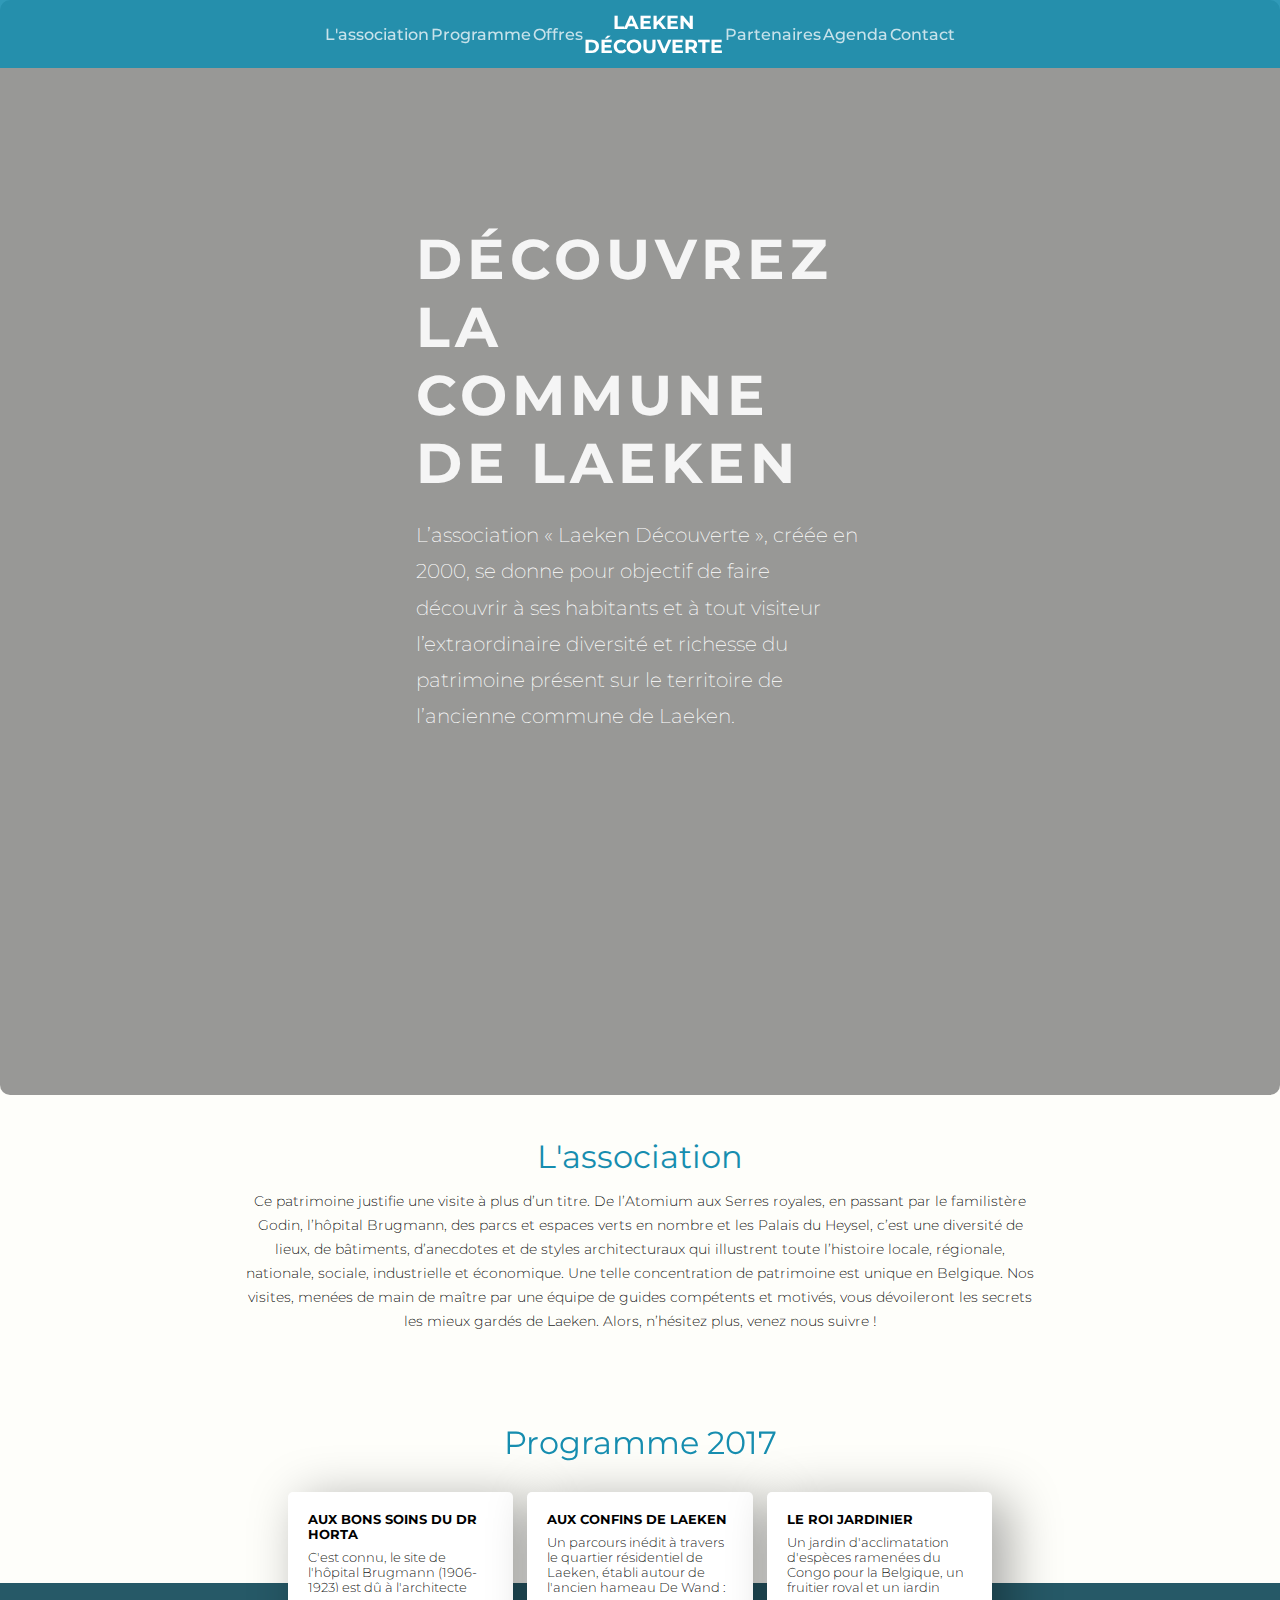
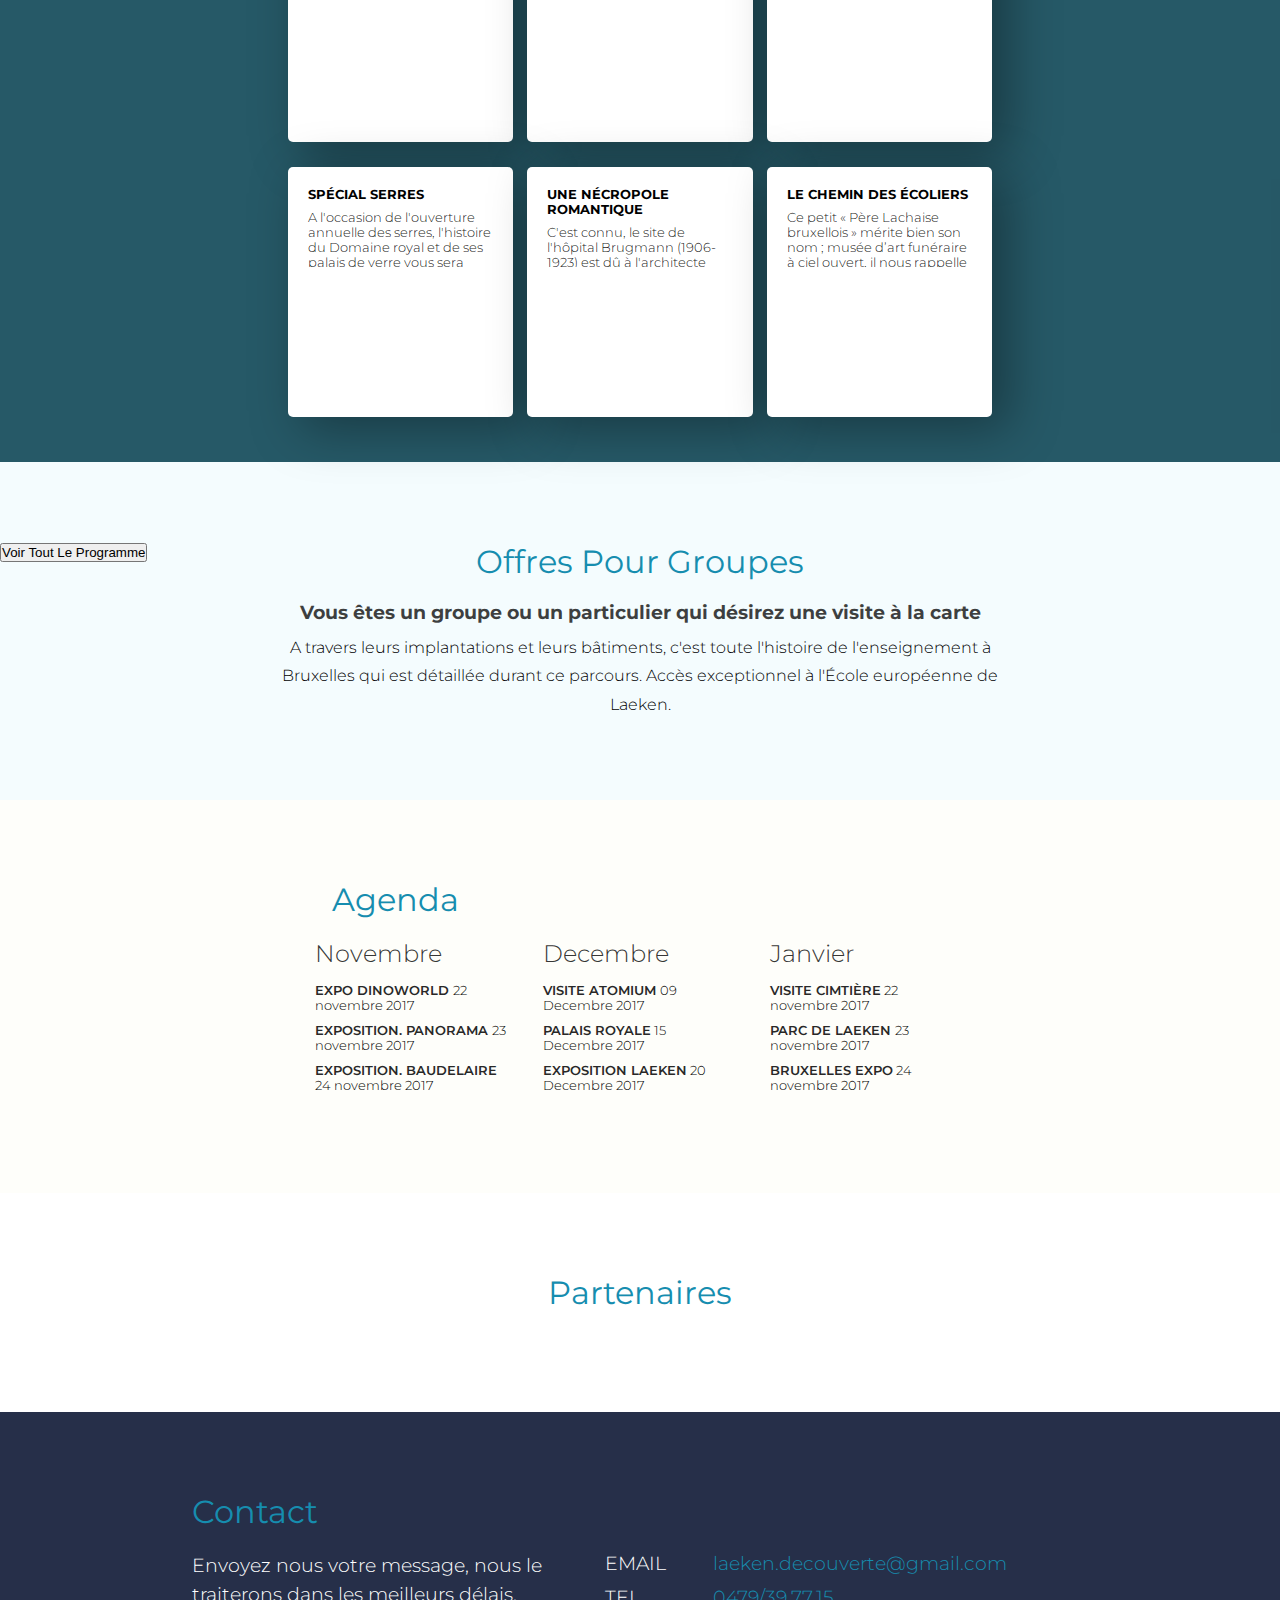
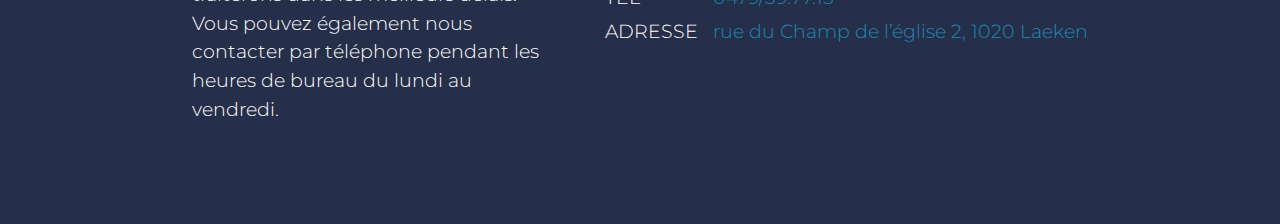
==== index.html @ 9940cf53 "update" ====
<!doctype html>
<html lang="en">
<head>
    <meta charset="UTF-8">
    <meta name="viewport"
          content="width=device-width, user-scalable=no, initial-scale=1.0, maximum-scale=1.0, minimum-scale=1.0">
    <meta http-equiv="X-UA-Compatible" content="ie=edge">
    <link href="https://fonts.googleapis.com/css?family=Montserrat:300,400,600" rel="stylesheet">
    <link rel="stylesheet" href="styles.css">
    <title>Laeken Découverte</title>
</head>
<body>

<header>
    <div id="header_overlay">
        <nav>
            <div id="nav_bg">
                <h3 id="logo_mobile">
                    laken <br> Découverte
                </h3>
                <ul id="menu">
                    <li id="assoc_link">L'association</li>
                    <li id="programme_link">Programme</li>
                    <li id="offre_link">Offres</li>
                    <li id="logo"><h2>Laeken <br> Découverte</h2></li>
                    <li id="partenaires_link">Partenaires</li>
                    <li id="agenda_link">Agenda</li>
                    <li id="contact_link">Contact</li>
                </ul>
            </div>
        </nav>
        <div id="content">
            <h1>Découvrez la commune de Laeken</h1>
            <p>L’association « Laeken Découverte », créée en 2000, se donne pour objectif de faire découvrir à ses
                habitants et à tout visiteur l’extraordinaire diversité et richesse du patrimoine présent sur le
                territoire de l’ancienne commune de Laeken.</p>
        </div>

    </div>


</header>

<div id="mission">
    <h2 class="title">L'association</h2>
    <p>Ce patrimoine justifie une visite à plus d’un titre. De l’Atomium aux Serres royales, en passant par le
        familistère Godin, l’hôpital Brugmann, des parcs et espaces verts en nombre et les Palais du Heysel,
        c’est une diversité de lieux, de bâtiments, d’anecdotes et de styles architecturaux qui illustrent toute
        l’histoire
        locale, régionale, nationale, sociale, industrielle et économique. Une telle concentration de patrimoine est
        unique en Belgique.
        Nos visites, menées de main de maître par une équipe de guides compétents et motivés, vous dévoileront les
        secrets les mieux gardés de Laeken. Alors, n’hésitez plus, venez nous suivre !</p>
</div>

<div id="programme">
    <div class="bg">
        <h2 class="title">Programme 2017</h2>
        <div class="content">
            <div class="item">
                <div class="text">
                    <h3>Aux bons soins du Dr Horta</h3>
                    <p>C'est connu, le site de l'hôpital Brugmann (1906-1923) est dû à l'architecte Victor Horta. Connu,
                        mais déroutant pour qui s'attend à y retrouver les célèbres volutes et coups de fouet de l'Art
                        nouveau. Car la beauté trouve ici un autre langage.</p>
                </div>
            </div>
            <div class="item">
                <div class="text">
                    <h3>Aux confins de Laeken</h3>
                    <p>Un parcours inédit à travers le quartier résidentiel de Laeken, établi autour de l'ancien hameau
                        De Wand : de pittoresques cités-jardins, mais aussi l'architecture moderniste des années 50 et
                        60 et la plus grande fresque graffiti d'Europe !</p>
                </div>
            </div>
            <div class="item">
                <div class="text">
                    <h3>Le Roi Jardinier</h3>
                    <p>Un jardin d'acclimatation d'espèces ramenées du Congo pour la Belgique, un fruitier royal et un
                        jardin d'agrément personnel de Léopold II. Ces anciens lieux royaux privés désormais ouverts au
                        public sont encore largement méconnus. Partez en voyage à la belle époque de la botanique et de
                        l'horticulture</p>
                </div>
            </div>
            <div class="item">
                <div class="text">
                    <h3>Spécial Serres</h3>
                    <p>A l'occasion de l'ouverture annuelle des serres, l'histoire du Domaine royal et de ses palais de
                        verre vous sera dévoilée.</p>
                </div>
            </div>
            <div class="item">
                <div class="text">
                    <h3>Une nécropole romantique</h3>
                    <p>C'est connu, le site de l'hôpital Brugmann (1906-1923) est dû à l'architecte Victor Horta. Connu,
                        mais déroutant pour qui s'attend à y retrouver les célèbres volutes et coups de fouet de l'Art
                        nouveau. Car la beauté trouve ici un autre langage.</p>
                </div>
            </div>
            <div class="item">
                <div class="text">
                    <h3>Le chemin des écoliers</h3>
                    <p>Ce petit « Père Lachaise bruxellois » mérite bien son nom ; musée d’art funéraire à ciel ouvert,
                        il nous rappelle des faits importants qui ont sillonné l’histoire de notre pays en raison de la
                        notoriété des personnalités qui y reposent.</p>
                </div>
            </div>
        </div>
        <a href="http://www.laekendecouverte.be/spip.php?rubrique1">
            <button>Voir Tout Le Programme</button>
        </a>
    </div>
</div>
<div id="offres">
    <h2 class="title">Offres Pour Groupes</h2>
    <div class="content">
        <h3>Vous êtes un groupe ou un particulier qui désirez une visite à la carte</h3>
        <p>A travers leurs implantations et leurs bâtiments, c'est toute l'histoire de l'enseignement à Bruxelles qui
            est détaillée durant ce parcours. Accès exceptionnel à l'École européenne de Laeken.</p>
    </div>
</div>


<div id="agenda">
    <div id="ctn_title">
        <h2 class="title">Agenda</h2>
    </div>
    <div class="content">
        <div class="item">
            <h3>Novembre</h3>
            <ul>
                <li><span class="lieu">Expo DinoWorld </span> 22 novembre 2017</li>
                <li><span class="lieu">Exposition. Panorama </span> 23 novembre 2017</li>
                <li><span class="lieu">Exposition. Baudelaire </span> 24 novembre 2017</li>
            </ul>
        </div>
        <div class="item">
            <h3>Decembre</h3>
            <ul>
                <li><span class="lieu">Visite Atomium </span> 09 Decembre 2017</li>
                <li><span class="lieu">Palais Royale</span> 15 Decembre 2017</li>
                <li><span class="lieu">Exposition Laeken</span> 20 Decembre 2017</li>
            </ul>
        </div>
        <div class="item">
            <h3>Janvier</h3>
            <ul>
                <li><span class="lieu">Visite Cimtière</span> 22 novembre 2017</li>
                <li><span class="lieu">Parc de Laeken </span> 23 novembre 2017</li>
                <li><span class="lieu">Bruxelles expo</span> 24 novembre 2017</li>
            </ul>
        </div>
    </div>
</div>

<div id="partenaires">
    <h2 class="title">Partenaires</h2>
    <div class="content">
        <div class="img_ctn"><img class="lazy" src="img/logos/Atomium.png" alt=""></div>
        <div class="img_ctn"><img class="lazy" src="img/logos/brosella_500.jpg" alt=""></div>
        <div class="img_ctn"><img class="lazy" src="img/logos/bruzz.png" alt=""></div>
        <div class="img_ctn"><img class="lazy" src="img/logos/logomdcbxlnord.png" alt=""></div>
        <div class="img_ctn"><img class="lazy" src="img/logos/bx1.png" alt=""></div>
        <div class="img_ctn"><img class="lazy" src="img/logos/ieb.jpg" alt=""></div>
        <div class="img_ctn"><img class="lazy" src="img/logos/picol.png" alt=""></div>
        <div class="img_ctn"><img class="lazy" src="img/logos/visitbrussels.png" alt=""></div>
    </div>
</div>

<div id="contact">
    <h2 class="title">Contact</h2>
    <div class="content">
        <div class="text">
            Envoyez nous votre message, nous le traiterons dans les meilleurs délais.
            Vous pouvez également nous contacter par téléphone pendant les heures de bureau du lundi au vendredi.
        </div>
        <div class="infos">
            <div class="infosKey">
                <ul>
                    <li>Email</li>
                    <li>Tel</li>
                    <li>Adresse</li>
                </ul>
            </div>
            <div class="infosValue">
                <ul>
                    <li><span>laeken.decouverte@gmail.com</span></li>
                    <li><span>0479/39.77.15</span></li>
                    <li><span>rue du Champ de l’église 2, 1020 Laeken</span></li>
                </ul>
            </div>
        </div>
    </div>
</div>
<script src="./bundle.js"></script>
</body>
</html>
---- styles.css ----
@import url(https://fonts.googleapis.com/css?family=Montserrat:100,200,300,400,600);

@charset "UTF-8";
* {
    margin: 0;
    padding: 0;
    box-sizing: border-box;
}

body {
    font-family: "Montserrat";
    font-size: 16px;
    font-weight: 300;
    background-color: #fefefa;
    background-image: url("https://www.transparenttextures.com/patterns/concrete-wall.png");
    /* This is mostly intended for prototyping; please download the pattern and re-host for production environments. Thank you! */
}

.secondaryTitle, #contact h2, #partenaires h2 {
    color: #168daf;
    font-family: "Montserrat";
    text-transform: none;
    font-weight: 400;
    margin-bottom: 20px;
    font-size: 2em;
}



header #logo_mobile {
    display: none;
}

header #header_overlay {
    background: rgba(0, 0, 0, 0.4);
    border-radius: 10px;
}

header #header_overlay nav {
    width: 100%;
    position: fixed;
    background: rgba(22, 141, 175, 0.89);
    font-family: "Montserrat";
    font-weight: 500;
    padding: 10px;
}

header #header_overlay nav #menu {
    list-style: none;
    margin: 0 auto;
    display: flex;
    width: 50%;
    min-width: 600px;
    justify-content: space-between;
    align-items: center;
}

header #header_overlay nav #menu #logo {
    text-transform: uppercase;
    text-align: center;
    font-size: 0.8em;
    color: white;
}

header #header_overlay nav #menu li:not(.logo) {
    color: rgba(255, 255, 255, 0.75);
}

header #header_overlay nav #menu li:not(.logo):hover {
    cursor: pointer;
    color: white;
}

header #header_overlay #content {
    text-align: left;
    width: 35%;
    color: rgba(255, 255, 255, 0.9);
    margin: 0 auto;
    padding-top: 25vh;
    padding-bottom: 40vh;
    font-size: 1.4em;
}

header #header_overlay #content h1 {
    font-family: "Montserrat";
    letter-spacing: 5px;
    text-transform: uppercase;
    font-size: 2.5em;
    margin-bottom: 20px;
}

header #header_overlay #content p {
    font-family: "Montserrat";
    font-weight: 200;
    font-size: 0.9em;
    color: white;
    line-height: 1.8em;
}

@media screen and (max-width: 1024px) {
    header #header_overlay #content {
        padding-top: 20vh;
        padding-bottom: 20vh;
        font-size: 1.2em;
    }
}

@media screen and (max-width: 1000px) {
    header #header_overlay nav {
        width: 100%;
    }

    header #header_overlay nav #menu {
        min-width: 450px;
        font-size: 1em;
    }

    header #header_overlay nav #menu #logo {
        font-size: 0.50em;
    }

    header #header_overlay nav #menu li {
        font-size: 0.75em;
    }

    header #header_overlay #content {
        width: 60%;
    }
}

@media screen and (max-width: 480px) {
    header #header_overlay #logo_mobile {
        display: block;
        text-transform: uppercase;
        text-align: center;
        font-size: 0.8em;
        color: white;
        margin-bottom: 15px;
    }

    header #header_overlay nav {
        width: 100%;
    }

    header #header_overlay nav #menu {
        min-width: 0;
        flex-direction: column;
    }

    header #header_overlay nav #menu #logo {
        display: none;
    }

    header #header_overlay nav #menu li {
        margin-bottom: 5px;
    }

    header #header_overlay #content {
        text-align: center;
        width: 90%;
        color: rgba(255, 255, 255, 0.85);
        margin: 0 auto 20px;
        padding-top: 40vh;
        padding-bottom: 20vh;
        font-size: 0.9em;
    }
}

#mission {
    text-align: center;
    width: 65%;
    max-width: 800px;
    margin: 50px auto 250px;
    line-height: 1.5em;
    border-radius: 50%;
}

#mission h2 {
    color: #168daf;
    font-family: "Montserrat";
    text-transform: none;
    font-weight: 400;
    margin-bottom: 20px;
    font-size: 2em;
}

#mission p {
    color: rgba(0, 0, 0, 0.9);
    font-weight: 300;
    font-size: 0.90em;
}

@media screen and (max-width: 480px) {
    #mission {
        text-align: center;
        width: 85%;
        max-width: 550px;
        margin: 50px auto 250px;
        line-height: 1.5em;
        border-radius: 50%;
    }

    #mission h2 {
        color: #168daf;
        font-family: "Montserrat";
        text-transform: none;
        font-weight: 400;
        margin-bottom: 20px;
        font-size: 2em;
    }

    #mission p {
        color: rgba(0, 0, 0, 0.85);
        font-size: 0.8em;
    }
}

#programme {
    background: url(./img/3c8a73665d16c9f3fc45c6f74759fe7b.jpg) center center;
    -webkit-background-size: cover;
    background-size: cover;
}

#programme .bg {
    background: rgba(11, 68, 84, 0.89);
}

#programme h2 {
    text-align: center;
    color: #168daf;
    font-family: "Montserrat";
    text-transform: none;
    font-weight: 400;
    top: -160px;
    position: relative;
    display: block;
    margin-bottom: 20px;
    font-size: 2em;
}

#programme .content {
    margin: -150px auto 100px;
    display: flex;
    flex-direction: row;
    flex-wrap: wrap;
    width: 55%;
    min-width: 500px;
    justify-content: space-between;
}

#programme .content .item {
    height: 250px;
    width: 32%;
    margin-bottom: 25px;
    background: white;
    -webkit-border-radius: 10px;
    -moz-border-radius: 10px;
    border-radius: 5px;
    box-shadow: 15px 10px 50px 2px rgba(0, 0, 0, 0.34);
}

#programme .content .item .ctn-img {
    overflow: hidden;
    height: 50%;
    cursor: pointer;
}

#programme .content .item .ctn-img img {
    filter: grayscale(75%);
    width: 100%;
    border-radius: 5px;
    transition: filter 200ms ease-in-out;
}

#programme .content .item .ctn-img:hover > img {
    filter: grayscale(0%);
}

#programme .content .item .text {
    padding: 20px 20px 0;
    height: 100px;
    overflow: hidden;
}

#programme .content .item .text h3 {
    font-size: 0.8em;
    text-transform: uppercase;
    margin-bottom: 8px;
}

#programme .content .item .text p {
    font-size: 0.8em;
    color: rgba(0, 0, 0, 0.9);
}

#programme .content button {
    background: #168daf;
    padding: 15px;
    margin: 0 auto 50px;
    font-weight: 600;
    width: 200px;
    color: white;
    border: none;
}

#programme .content button:hover {
    cursor: pointer;
    background: #137b98;
    transition: background 500ms ease-in-out;
}

@media screen and (max-width: 1000px) {
    #programme .content {
        width: 70%;
        min-width: 0;
    }

    #programme .content .item {
        width: 48%;
    }
}

@media screen and (max-width: 480px) {
    #programme .content {
        width: 80%;
    }

    #programme .content .item {
        width: 100%;
    }
}

#agenda {
    padding: 80px;
}

#agenda .content {
    display: flex;
    justify-content: space-between;
    width: 55%;
    margin: 0 auto;
    min-width: 650px;
}

#agenda #ctn_title {
    width: 55%;
    margin: 0 auto;
}

#agenda h2 {
    color: #168daf;
    font-family: "Montserrat";
    text-transform: none;
    font-weight: 400;
    margin-bottom: 20px;
    font-size: 2em;
}

#agenda .item {
    width: 30%;
    margin-bottom: 10px;
}

#agenda .item h3 {
    font-weight: 300;
    color: rgba(0, 0, 0, 0.8);
    margin-bottom: 15px;
    font-size: 1.5em;
}

#agenda .item ul {
    list-style: none;
}

#agenda .item ul li {
    font-size: 0.8em;
    margin-bottom: 10px;
}

#agenda .item ul li .lieu {
    text-transform: uppercase;
    color: #282828;
    font-weight: 600;
}

@media screen and (max-width: 1000px) {
    #agenda #ctn_title {
        width: 70%;
    }

    #agenda .content {
        width: 70%;
        flex-wrap: wrap;
        min-width: 0;
    }

    #agenda .content .item {
        width: 48%;
    }
}

@media screen and (max-width: 480px) {
    #agenda .content {
        flex-direction: column;
        flex-wrap: nowrap;
    }

    #agenda .content .item {
        width: 100%;
    }
}

#offres {
    background: #f4fcfe;
    text-align: center;
    margin-top: -100px;
    padding: 80px 0;
}

#offres .title {
    color: #168daf;
    font-family: "Montserrat";
    text-transform: none;
    font-weight: 400;
    margin-bottom: 20px;
    font-size: 2em;
}

#offres .content {
    width: 40%;
    margin: 0 auto;
}

#offres .content h3 {
    color: rgba(0, 0, 0, 0.75);
    margin-bottom: 10px;
}

#offres .content p {
    font-size: 1em;
    line-height: 1.8em;
}

@media screen and (max-width: 1440px) {
    #offres .content {
        width: 60%;
    }
}

@media screen and (max-width: 1024px) {
    #offres .content {
        width: 80%;
        margin: 0 auto;
    }

    #offres .content h3 {
        margin-bottom: 10px;
    }

    #offres .content p {
        font-size: 1em;
        line-height: 1.8em;
    }
}

@media screen and (max-width: 480px) {
    #offres {
        padding: 30px 15px;
    }

    #offres .content {
        width: 100%;
        margin: 0 auto;
    }

    #offres .content h3 {
        margin-bottom: 10px;
    }

    #offres .content p {
        font-size: 1em;
        line-height: 1.8em;
        color: rgba(0, 0, 0, 0.9);
    }
}

#contact {
    padding: 80px 0;
    background: #262F49;
    color: white;
}

#contact h2 {
    display: block;
    width: 70%;
    margin: 0 auto;
}

#contact .content {
    padding: 20px 0;
    width: 70%;
    margin: 0 auto;
    display: flex;
    justify-content: space-between;
    font-size: 1.2em;
}

#contact .content .text {
    width: 40%;
    min-width: 300px;
    line-height: 1.5em;
}

#contact .content .text p {
    display: block;
    width: 50%;
}

#contact .content .infos {
    display: flex;
}

#contact .content .infos .infosKey ul {
    list-style: none;
}

#contact .content .infos .infosKey ul li {
    margin-bottom: 10px;
    text-transform: uppercase;
}

#contact .content .infos .infosKey ul li span {
    color: #168daf;
}

#contact .content .infos .infosValue {
    margin-left: 15px;
}

#contact .content .infos .infosValue ul {
    list-style: none;
}

#contact .content .infos .infosValue ul li {
    margin-bottom: 10px;
    color: #168daf;
}

@media screen and (max-width: 822px) {
    #contact .title {
        text-align: center;
    }

    #contact .content {
        min-width: 0;
        padding: 80px 0px 20px;
        width: 90%;
        margin: 0 auto;
        flex-direction: column;
    }

    #contact .content .text {
        width: 90%;
        margin-bottom: 50px;
    }

    #contact .content .infos .infosKey {
        display: none;
    }

    #contact .content .infos .infosValue {
        margin-left: 0;
    }
}

#partenaires {
    padding: 80px;
    background: white;
}

#partenaires h2 {
    text-align: center;
}

#partenaires .content {
    width: 70%;
    margin: 0 auto;
    display: flex;
    flex-wrap: wrap;
    align-items: center;
    justify-content: space-between;
}

#partenaires .content .img_ctn {
    width: 22%;
}

#partenaires .content .img_ctn img {
    filter: grayscale(100%);
    width: 60%;
    display: block;
    margin: 0 auto;
    transition: filter 300ms ease-in-out;
}

#partenaires .content .img_ctn img:hover {
    filter: grayscale(0%);
}

@media screen and (max-width: 600px) {
    #partenaires {
        padding: 80px;
    }

    #partenaires h2 {
        text-align: center;
    }

    #partenaires .content {
        width: 90%;
    }

    #partenaires .content .img_ctn {
        width: 40%;
    }

    #partenaires .content .img_ctn img {
        filter: grayscale(100%);
        width: 60%;
        margin: 0 auto;
        transition: filter 300ms ease-in-out;
    }

    #partenaires .content .img_ctn img:hover {
        filter: grayscale(0%);
    }
}

@media screen and (max-width: 480px) {
    #partenaires {
        padding: 80px;
    }

    #partenaires h2 {
        text-align: center;
    }

    #partenaires .content {
        width: 100%;
    }

    #partenaires .content .img_ctn {
        width: 50%;
    }

    #partenaires .content .img_ctn img {
        filter: grayscale(100%);
        width: 80%;
        margin: 0 auto;
        transition: filter 300ms ease-in-out;
    }

    #partenaires .content .img_ctn img:hover {
        filter: grayscale(0%);
    }
}

/*# sourceMappingURL=styles.css.map*/
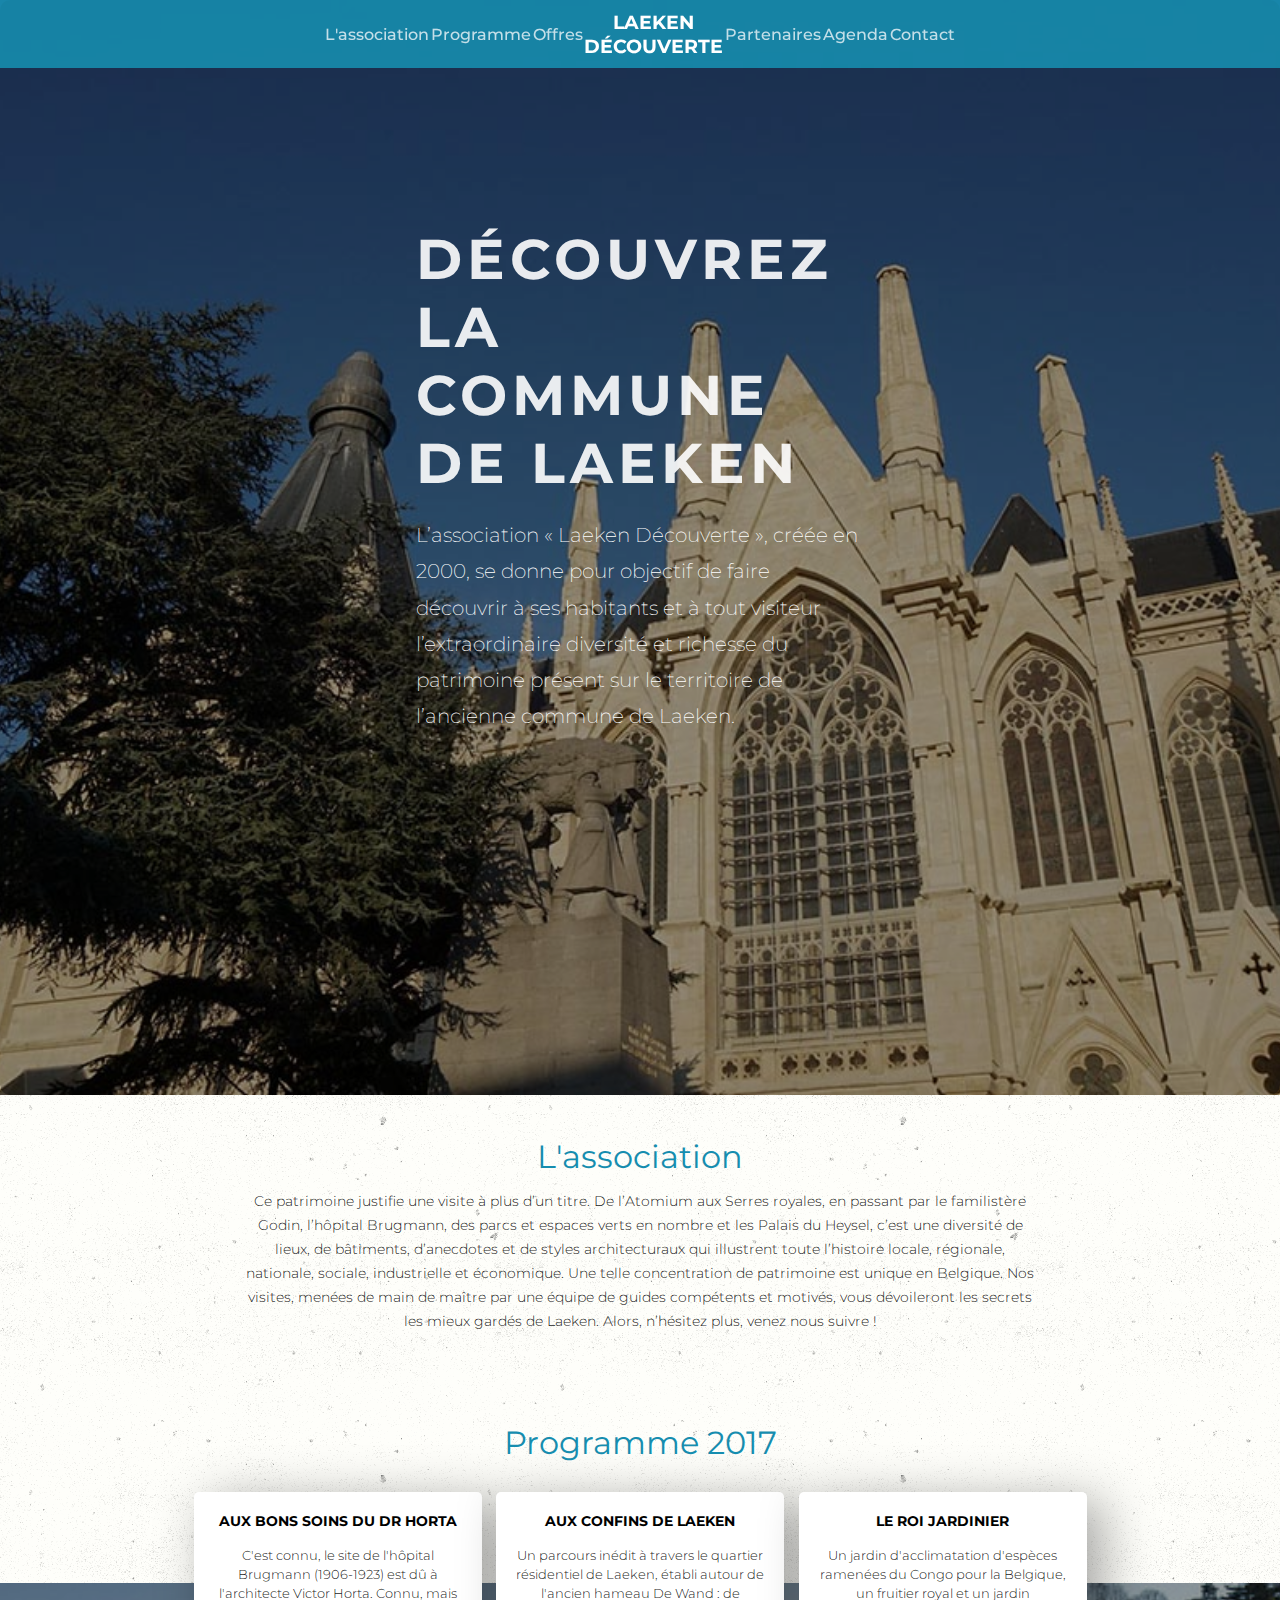
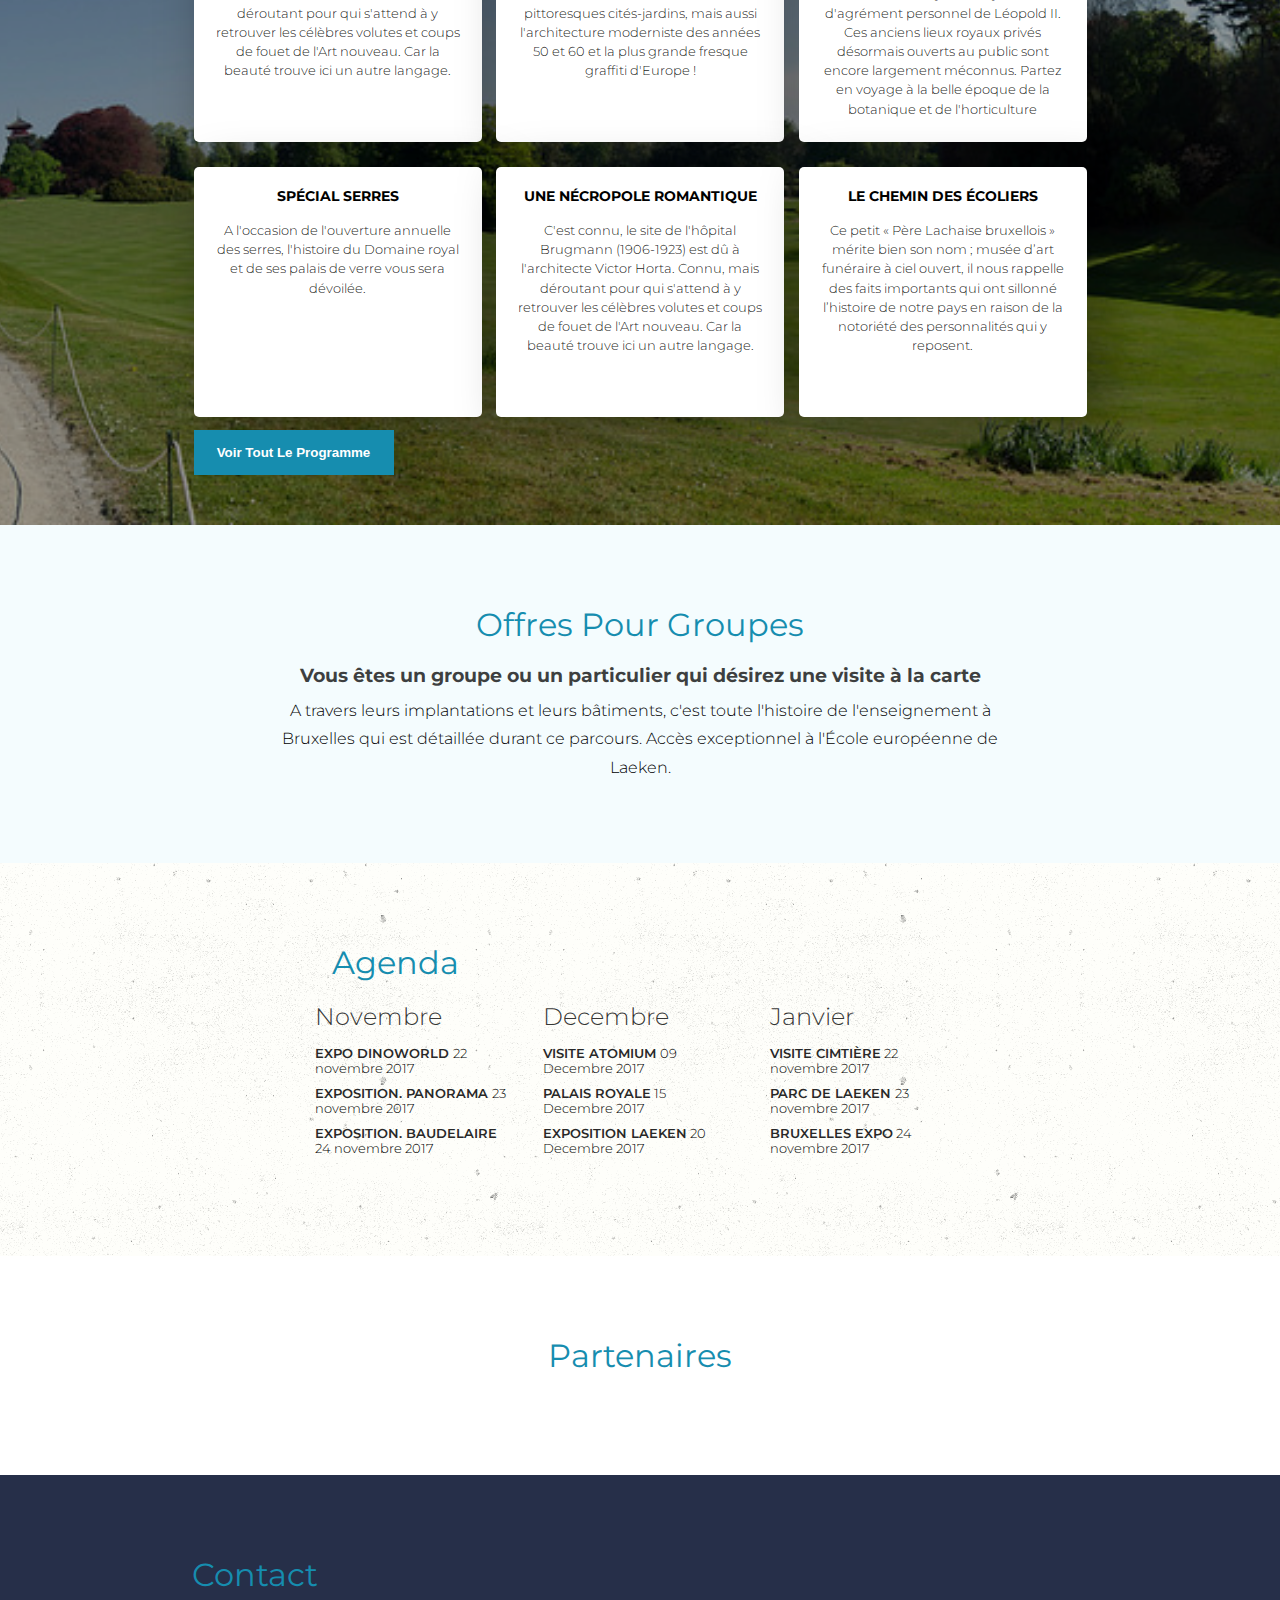
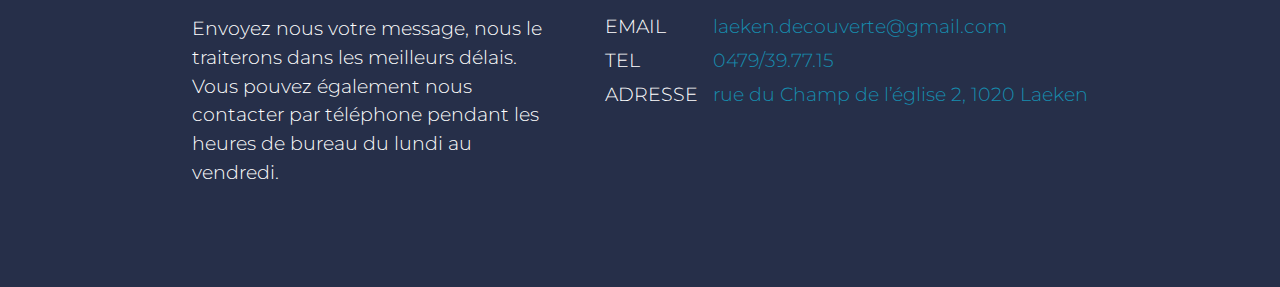
==== commit 740bdbbb: "update" ====
--- a/index.html
+++ b/index.html
@@ -5,8 +5,13 @@
     <meta name="viewport"
           content="width=device-width, user-scalable=no, initial-scale=1.0, maximum-scale=1.0, minimum-scale=1.0">
     <meta http-equiv="X-UA-Compatible" content="ie=edge">
-    <link href="https://fonts.googleapis.com/css?family=Montserrat:300,400,600" rel="stylesheet">
     <link rel="stylesheet" href="styles.css">
+    <link rel="apple-touch-icon" sizes="180x180" href="./apple-touch-icon.png">
+    <link rel="icon" type="image/png" sizes="32x32" href="./favicon-32x32.png">
+    <link rel="icon" type="image/png" sizes="16x16" href="./favicon-16x16.png">
+    <link rel="manifest" href="./manifest.json">
+    <link rel="mask-icon" href="./safari-pinned-tab.svg" color="#5bbad5">
+    <meta name="theme-color" content="#ffffff">
     <title>Laeken Découverte</title>
 </head>
 <body>
@@ -105,10 +110,12 @@
                         notoriété des personnalités qui y reposent.</p>
                 </div>
             </div>
-        </div>
-        <a href="http://www.laekendecouverte.be/spip.php?rubrique1">
-            <button>Voir Tout Le Programme</button>
-        </a>
+            <div class="noflex">
+                <a href="http://www.laekendecouverte.be/spip.php?rubrique1">
+                    <button>Voir Tout Le Programme</button>
+                </a>
+            </div>
+        </div>
     </div>
 </div>
 <div id="offres">
@@ -156,14 +163,14 @@
 <div id="partenaires">
     <h2 class="title">Partenaires</h2>
     <div class="content">
-        <div class="img_ctn"><img class="lazy" src="img/logos/Atomium.png" alt=""></div>
-        <div class="img_ctn"><img class="lazy" src="img/logos/brosella_500.jpg" alt=""></div>
-        <div class="img_ctn"><img class="lazy" src="img/logos/bruzz.png" alt=""></div>
-        <div class="img_ctn"><img class="lazy" src="img/logos/logomdcbxlnord.png" alt=""></div>
-        <div class="img_ctn"><img class="lazy" src="img/logos/bx1.png" alt=""></div>
-        <div class="img_ctn"><img class="lazy" src="img/logos/ieb.jpg" alt=""></div>
-        <div class="img_ctn"><img class="lazy" src="img/logos/picol.png" alt=""></div>
-        <div class="img_ctn"><img class="lazy" src="img/logos/visitbrussels.png" alt=""></div>
+        <div class="img_ctn"><img class="lazyload" data-size="auto" data-src="img/logos/Atomium.png" alt=""></div>
+        <div class="img_ctn"><img class="lazyload" data-size="auto" data-src="img/logos/brosella_500.jpg" alt=""></div>
+        <div class="img_ctn"><img class="lazyload" data-size="auto" data-src="img/logos/bruzz.png" alt=""></div>
+        <div class="img_ctn"><img class="lazyload" data-size="auto" data-src="img/logos/logomdcbxlnord.png" alt=""></div>
+        <div class="img_ctn"><img class="lazyload" data-size="auto" data-src="img/logos/bx1.png" alt=""></div>
+        <div class="img_ctn"><img class="lazyload" data-size="auto" data-src="img/logos/ieb.jpg" alt=""></div>
+        <div class="img_ctn"><img class="lazyload" data-size="auto" data-src="img/logos/picol.png" alt=""></div>
+        <div class="img_ctn"><img class="lazyload" data-size="auto" data-src="img/logos/visitbrussels.png" alt=""></div>
     </div>
 </div>
 
@@ -194,4 +201,4 @@
 </div>
 <script src="./bundle.js"></script>
 </body>
-</html>+</html></html>--- a/styles.css
+++ b/styles.css
@@ -1,668 +1 @@
-@import url(https://fonts.googleapis.com/css?family=Montserrat:100,200,300,400,600);
-
-@charset "UTF-8";
-* {
-    margin: 0;
-    padding: 0;
-    box-sizing: border-box;
-}
-
-body {
-    font-family: "Montserrat";
-    font-size: 16px;
-    font-weight: 300;
-    background-color: #fefefa;
-    background-image: url("https://www.transparenttextures.com/patterns/concrete-wall.png");
-    /* This is mostly intended for prototyping; please download the pattern and re-host for production environments. Thank you! */
-}
-
-.secondaryTitle, #contact h2, #partenaires h2 {
-    color: #168daf;
-    font-family: "Montserrat";
-    text-transform: none;
-    font-weight: 400;
-    margin-bottom: 20px;
-    font-size: 2em;
-}
-
-
-
-header #logo_mobile {
-    display: none;
-}
-
-header #header_overlay {
-    background: rgba(0, 0, 0, 0.4);
-    border-radius: 10px;
-}
-
-header #header_overlay nav {
-    width: 100%;
-    position: fixed;
-    background: rgba(22, 141, 175, 0.89);
-    font-family: "Montserrat";
-    font-weight: 500;
-    padding: 10px;
-}
-
-header #header_overlay nav #menu {
-    list-style: none;
-    margin: 0 auto;
-    display: flex;
-    width: 50%;
-    min-width: 600px;
-    justify-content: space-between;
-    align-items: center;
-}
-
-header #header_overlay nav #menu #logo {
-    text-transform: uppercase;
-    text-align: center;
-    font-size: 0.8em;
-    color: white;
-}
-
-header #header_overlay nav #menu li:not(.logo) {
-    color: rgba(255, 255, 255, 0.75);
-}
-
-header #header_overlay nav #menu li:not(.logo):hover {
-    cursor: pointer;
-    color: white;
-}
-
-header #header_overlay #content {
-    text-align: left;
-    width: 35%;
-    color: rgba(255, 255, 255, 0.9);
-    margin: 0 auto;
-    padding-top: 25vh;
-    padding-bottom: 40vh;
-    font-size: 1.4em;
-}
-
-header #header_overlay #content h1 {
-    font-family: "Montserrat";
-    letter-spacing: 5px;
-    text-transform: uppercase;
-    font-size: 2.5em;
-    margin-bottom: 20px;
-}
-
-header #header_overlay #content p {
-    font-family: "Montserrat";
-    font-weight: 200;
-    font-size: 0.9em;
-    color: white;
-    line-height: 1.8em;
-}
-
-@media screen and (max-width: 1024px) {
-    header #header_overlay #content {
-        padding-top: 20vh;
-        padding-bottom: 20vh;
-        font-size: 1.2em;
-    }
-}
-
-@media screen and (max-width: 1000px) {
-    header #header_overlay nav {
-        width: 100%;
-    }
-
-    header #header_overlay nav #menu {
-        min-width: 450px;
-        font-size: 1em;
-    }
-
-    header #header_overlay nav #menu #logo {
-        font-size: 0.50em;
-    }
-
-    header #header_overlay nav #menu li {
-        font-size: 0.75em;
-    }
-
-    header #header_overlay #content {
-        width: 60%;
-    }
-}
-
-@media screen and (max-width: 480px) {
-    header #header_overlay #logo_mobile {
-        display: block;
-        text-transform: uppercase;
-        text-align: center;
-        font-size: 0.8em;
-        color: white;
-        margin-bottom: 15px;
-    }
-
-    header #header_overlay nav {
-        width: 100%;
-    }
-
-    header #header_overlay nav #menu {
-        min-width: 0;
-        flex-direction: column;
-    }
-
-    header #header_overlay nav #menu #logo {
-        display: none;
-    }
-
-    header #header_overlay nav #menu li {
-        margin-bottom: 5px;
-    }
-
-    header #header_overlay #content {
-        text-align: center;
-        width: 90%;
-        color: rgba(255, 255, 255, 0.85);
-        margin: 0 auto 20px;
-        padding-top: 40vh;
-        padding-bottom: 20vh;
-        font-size: 0.9em;
-    }
-}
-
-#mission {
-    text-align: center;
-    width: 65%;
-    max-width: 800px;
-    margin: 50px auto 250px;
-    line-height: 1.5em;
-    border-radius: 50%;
-}
-
-#mission h2 {
-    color: #168daf;
-    font-family: "Montserrat";
-    text-transform: none;
-    font-weight: 400;
-    margin-bottom: 20px;
-    font-size: 2em;
-}
-
-#mission p {
-    color: rgba(0, 0, 0, 0.9);
-    font-weight: 300;
-    font-size: 0.90em;
-}
-
-@media screen and (max-width: 480px) {
-    #mission {
-        text-align: center;
-        width: 85%;
-        max-width: 550px;
-        margin: 50px auto 250px;
-        line-height: 1.5em;
-        border-radius: 50%;
-    }
-
-    #mission h2 {
-        color: #168daf;
-        font-family: "Montserrat";
-        text-transform: none;
-        font-weight: 400;
-        margin-bottom: 20px;
-        font-size: 2em;
-    }
-
-    #mission p {
-        color: rgba(0, 0, 0, 0.85);
-        font-size: 0.8em;
-    }
-}
-
-#programme {
-    background: url(./img/3c8a73665d16c9f3fc45c6f74759fe7b.jpg) center center;
-    -webkit-background-size: cover;
-    background-size: cover;
-}
-
-#programme .bg {
-    background: rgba(11, 68, 84, 0.89);
-}
-
-#programme h2 {
-    text-align: center;
-    color: #168daf;
-    font-family: "Montserrat";
-    text-transform: none;
-    font-weight: 400;
-    top: -160px;
-    position: relative;
-    display: block;
-    margin-bottom: 20px;
-    font-size: 2em;
-}
-
-#programme .content {
-    margin: -150px auto 100px;
-    display: flex;
-    flex-direction: row;
-    flex-wrap: wrap;
-    width: 55%;
-    min-width: 500px;
-    justify-content: space-between;
-}
-
-#programme .content .item {
-    height: 250px;
-    width: 32%;
-    margin-bottom: 25px;
-    background: white;
-    -webkit-border-radius: 10px;
-    -moz-border-radius: 10px;
-    border-radius: 5px;
-    box-shadow: 15px 10px 50px 2px rgba(0, 0, 0, 0.34);
-}
-
-#programme .content .item .ctn-img {
-    overflow: hidden;
-    height: 50%;
-    cursor: pointer;
-}
-
-#programme .content .item .ctn-img img {
-    filter: grayscale(75%);
-    width: 100%;
-    border-radius: 5px;
-    transition: filter 200ms ease-in-out;
-}
-
-#programme .content .item .ctn-img:hover > img {
-    filter: grayscale(0%);
-}
-
-#programme .content .item .text {
-    padding: 20px 20px 0;
-    height: 100px;
-    overflow: hidden;
-}
-
-#programme .content .item .text h3 {
-    font-size: 0.8em;
-    text-transform: uppercase;
-    margin-bottom: 8px;
-}
-
-#programme .content .item .text p {
-    font-size: 0.8em;
-    color: rgba(0, 0, 0, 0.9);
-}
-
-#programme .content button {
-    background: #168daf;
-    padding: 15px;
-    margin: 0 auto 50px;
-    font-weight: 600;
-    width: 200px;
-    color: white;
-    border: none;
-}
-
-#programme .content button:hover {
-    cursor: pointer;
-    background: #137b98;
-    transition: background 500ms ease-in-out;
-}
-
-@media screen and (max-width: 1000px) {
-    #programme .content {
-        width: 70%;
-        min-width: 0;
-    }
-
-    #programme .content .item {
-        width: 48%;
-    }
-}
-
-@media screen and (max-width: 480px) {
-    #programme .content {
-        width: 80%;
-    }
-
-    #programme .content .item {
-        width: 100%;
-    }
-}
-
-#agenda {
-    padding: 80px;
-}
-
-#agenda .content {
-    display: flex;
-    justify-content: space-between;
-    width: 55%;
-    margin: 0 auto;
-    min-width: 650px;
-}
-
-#agenda #ctn_title {
-    width: 55%;
-    margin: 0 auto;
-}
-
-#agenda h2 {
-    color: #168daf;
-    font-family: "Montserrat";
-    text-transform: none;
-    font-weight: 400;
-    margin-bottom: 20px;
-    font-size: 2em;
-}
-
-#agenda .item {
-    width: 30%;
-    margin-bottom: 10px;
-}
-
-#agenda .item h3 {
-    font-weight: 300;
-    color: rgba(0, 0, 0, 0.8);
-    margin-bottom: 15px;
-    font-size: 1.5em;
-}
-
-#agenda .item ul {
-    list-style: none;
-}
-
-#agenda .item ul li {
-    font-size: 0.8em;
-    margin-bottom: 10px;
-}
-
-#agenda .item ul li .lieu {
-    text-transform: uppercase;
-    color: #282828;
-    font-weight: 600;
-}
-
-@media screen and (max-width: 1000px) {
-    #agenda #ctn_title {
-        width: 70%;
-    }
-
-    #agenda .content {
-        width: 70%;
-        flex-wrap: wrap;
-        min-width: 0;
-    }
-
-    #agenda .content .item {
-        width: 48%;
-    }
-}
-
-@media screen and (max-width: 480px) {
-    #agenda .content {
-        flex-direction: column;
-        flex-wrap: nowrap;
-    }
-
-    #agenda .content .item {
-        width: 100%;
-    }
-}
-
-#offres {
-    background: #f4fcfe;
-    text-align: center;
-    margin-top: -100px;
-    padding: 80px 0;
-}
-
-#offres .title {
-    color: #168daf;
-    font-family: "Montserrat";
-    text-transform: none;
-    font-weight: 400;
-    margin-bottom: 20px;
-    font-size: 2em;
-}
-
-#offres .content {
-    width: 40%;
-    margin: 0 auto;
-}
-
-#offres .content h3 {
-    color: rgba(0, 0, 0, 0.75);
-    margin-bottom: 10px;
-}
-
-#offres .content p {
-    font-size: 1em;
-    line-height: 1.8em;
-}
-
-@media screen and (max-width: 1440px) {
-    #offres .content {
-        width: 60%;
-    }
-}
-
-@media screen and (max-width: 1024px) {
-    #offres .content {
-        width: 80%;
-        margin: 0 auto;
-    }
-
-    #offres .content h3 {
-        margin-bottom: 10px;
-    }
-
-    #offres .content p {
-        font-size: 1em;
-        line-height: 1.8em;
-    }
-}
-
-@media screen and (max-width: 480px) {
-    #offres {
-        padding: 30px 15px;
-    }
-
-    #offres .content {
-        width: 100%;
-        margin: 0 auto;
-    }
-
-    #offres .content h3 {
-        margin-bottom: 10px;
-    }
-
-    #offres .content p {
-        font-size: 1em;
-        line-height: 1.8em;
-        color: rgba(0, 0, 0, 0.9);
-    }
-}
-
-#contact {
-    padding: 80px 0;
-    background: #262F49;
-    color: white;
-}
-
-#contact h2 {
-    display: block;
-    width: 70%;
-    margin: 0 auto;
-}
-
-#contact .content {
-    padding: 20px 0;
-    width: 70%;
-    margin: 0 auto;
-    display: flex;
-    justify-content: space-between;
-    font-size: 1.2em;
-}
-
-#contact .content .text {
-    width: 40%;
-    min-width: 300px;
-    line-height: 1.5em;
-}
-
-#contact .content .text p {
-    display: block;
-    width: 50%;
-}
-
-#contact .content .infos {
-    display: flex;
-}
-
-#contact .content .infos .infosKey ul {
-    list-style: none;
-}
-
-#contact .content .infos .infosKey ul li {
-    margin-bottom: 10px;
-    text-transform: uppercase;
-}
-
-#contact .content .infos .infosKey ul li span {
-    color: #168daf;
-}
-
-#contact .content .infos .infosValue {
-    margin-left: 15px;
-}
-
-#contact .content .infos .infosValue ul {
-    list-style: none;
-}
-
-#contact .content .infos .infosValue ul li {
-    margin-bottom: 10px;
-    color: #168daf;
-}
-
-@media screen and (max-width: 822px) {
-    #contact .title {
-        text-align: center;
-    }
-
-    #contact .content {
-        min-width: 0;
-        padding: 80px 0px 20px;
-        width: 90%;
-        margin: 0 auto;
-        flex-direction: column;
-    }
-
-    #contact .content .text {
-        width: 90%;
-        margin-bottom: 50px;
-    }
-
-    #contact .content .infos .infosKey {
-        display: none;
-    }
-
-    #contact .content .infos .infosValue {
-        margin-left: 0;
-    }
-}
-
-#partenaires {
-    padding: 80px;
-    background: white;
-}
-
-#partenaires h2 {
-    text-align: center;
-}
-
-#partenaires .content {
-    width: 70%;
-    margin: 0 auto;
-    display: flex;
-    flex-wrap: wrap;
-    align-items: center;
-    justify-content: space-between;
-}
-
-#partenaires .content .img_ctn {
-    width: 22%;
-}
-
-#partenaires .content .img_ctn img {
-    filter: grayscale(100%);
-    width: 60%;
-    display: block;
-    margin: 0 auto;
-    transition: filter 300ms ease-in-out;
-}
-
-#partenaires .content .img_ctn img:hover {
-    filter: grayscale(0%);
-}
-
-@media screen and (max-width: 600px) {
-    #partenaires {
-        padding: 80px;
-    }
-
-    #partenaires h2 {
-        text-align: center;
-    }
-
-    #partenaires .content {
-        width: 90%;
-    }
-
-    #partenaires .content .img_ctn {
-        width: 40%;
-    }
-
-    #partenaires .content .img_ctn img {
-        filter: grayscale(100%);
-        width: 60%;
-        margin: 0 auto;
-        transition: filter 300ms ease-in-out;
-    }
-
-    #partenaires .content .img_ctn img:hover {
-        filter: grayscale(0%);
-    }
-}
-
-@media screen and (max-width: 480px) {
-    #partenaires {
-        padding: 80px;
-    }
-
-    #partenaires h2 {
-        text-align: center;
-    }
-
-    #partenaires .content {
-        width: 100%;
-    }
-
-    #partenaires .content .img_ctn {
-        width: 50%;
-    }
-
-    #partenaires .content .img_ctn img {
-        filter: grayscale(100%);
-        width: 80%;
-        margin: 0 auto;
-        transition: filter 300ms ease-in-out;
-    }
-
-    #partenaires .content .img_ctn img:hover {
-        filter: grayscale(0%);
-    }
-}
-
-/*# sourceMappingURL=styles.css.map*/+@charset "UTF-8";@import url(https://fonts.googleapis.com/css?family=Montserrat:300,400,600);*{margin:0;padding:0;box-sizing:border-box}body{font-family:"Montserrat";font-size:16px;font-weight:300;background-color:#fefefa;background-image:url("img/0277c785a3840d5552a683eb740b46cb.png")}.secondaryTitle,#contact h2,#partenaires h2{color:#168daf;font-family:"Montserrat";text-transform:none;font-weight:400;margin-bottom:20px;font-size:2em}header{font-family:sans-serif;position:relative;z-index:999;background:url("img/86360e60e55b60e6a744968218a2623e.jpg") center center;-webkit-background-size:cover;background-size:cover}header #logo_mobile{display:none}header #header_overlay{background:rgba(0,0,0,0.4);border-radius:10px}header #header_overlay nav{width:100%;position:fixed;background:rgba(22,141,175,0.89);font-family:"Montserrat";font-weight:500;padding:10px}header #header_overlay nav #menu{list-style:none;margin:0 auto;display:flex;width:50%;min-width:600px;justify-content:space-between;align-items:center}header #header_overlay nav #menu #logo{text-transform:uppercase;text-align:center;font-size:.8em;color:white}header #header_overlay nav #menu li:not(.logo){color:rgba(255,255,255,0.75)}header #header_overlay nav #menu li:not(.logo):hover{cursor:pointer;color:white}header #header_overlay #content{text-align:left;width:35%;color:rgba(255,255,255,0.9);margin:0 auto;padding-top:25vh;padding-bottom:40vh;font-size:1.4em}header #header_overlay #content h1{font-family:"Montserrat";letter-spacing:5px;text-transform:uppercase;font-size:2.5em;margin-bottom:20px}header #header_overlay #content p{font-family:"Montserrat";font-weight:200;font-size:.9em;color:white;line-height:1.8em}@media screen and (max-width:1024px){header #header_overlay #content{padding-top:20vh;padding-bottom:20vh;font-size:1.2em}}@media screen and (max-width:1000px){header #header_overlay nav{width:100%}header #header_overlay nav #menu{min-width:450px;font-size:1em}header #header_overlay nav #menu #logo{font-size:.50em}header #header_overlay nav #menu li{font-size:.75em}header #header_overlay #content{width:60%}}@media screen and (max-width:480px){header #header_overlay #logo_mobile{display:block;text-transform:uppercase;text-align:center;font-size:.8em;color:white;margin-bottom:15px}header #header_overlay nav{width:100%}header #header_overlay nav #menu{min-width:0;flex-direction:column}header #header_overlay nav #menu #logo{display:none}header #header_overlay nav #menu li{margin-bottom:5px}header #header_overlay #content{text-align:center;width:90%;color:rgba(255,255,255,0.85);margin:0 auto 20px;padding-top:40vh;padding-bottom:20vh;font-size:.9em}}#mission{text-align:center;width:65%;max-width:800px;margin:50px auto 250px;line-height:1.5em;border-radius:50%}#mission h2{color:#168daf;font-family:"Montserrat";text-transform:none;font-weight:400;margin-bottom:20px;font-size:2em}#mission p{color:rgba(0,0,0,0.9);font-weight:300;font-size:.90em}@media screen and (max-width:480px){#mission{text-align:center;width:85%;max-width:550px;margin:50px auto 250px;line-height:1.5em;border-radius:50%}#mission h2{color:#168daf;font-family:"Montserrat";text-transform:none;font-weight:400;margin-bottom:20px;font-size:2em}#mission p{color:rgba(0,0,0,0.85);font-size:.8em}}#programme{background:url("img/3c8a73665d16c9f3fc45c6f74759fe7b.jpg") center center;-webkit-background-size:cover;background-size:cover}#programme .bg{background:rgba(0,0,0,0.4)}#programme h2{text-align:center;color:#168daf;font-family:"Montserrat";text-transform:none;font-weight:400;top:-160px;position:relative;display:block;margin-bottom:20px;font-size:2em}#programme .content{margin:-150px auto 100px;display:flex;flex-direction:row;min-width:893px;flex-wrap:wrap;width:55%;justify-content:space-between}#programme .content .item{height:250px;width:32%;min-width:288px;margin-bottom:25px;background:white;-webkit-border-radius:10px;-moz-border-radius:10px;border-radius:5px;box-shadow:15px 10px 50px 2px rgba(0,0,0,0.34)}#programme .content .item .ctn-img{overflow:hidden;height:50%;cursor:pointer}#programme .content .item .ctn-img img{width:150%;border-radius:5px;transition:filter 200ms ease-in-out}#programme .content .item .ctn-img:hover>img{filter:grayscale(0)}#programme .content .item .text{text-align:center;padding:20px 20px 0;overflow:hidden;line-height:1.2em}#programme .content .item .text h3{font-size:.9em;text-transform:uppercase;margin-bottom:15px}#programme .content .item .text p{font-size:.8em;color:rgba(0,0,0,0.9)}#programme .noflex{flex:50 0 100%}#programme button{background:#168daf;padding:15px;margin:-50px auto 50px;font-weight:600;width:200px;color:white;border:0}#programme button:hover{cursor:pointer;background:#137b98;transition:background 500ms ease-in-out}@media screen and (max-width:1000px){#programme .content{width:70%;min-width:550px}#programme .content .item{width:48%;min-width:50px}}@media screen and (max-width:550px){#programme .content{width:50%;min-width:300px}#programme .content .item{width:100%;min-width:264px}}#agenda{padding:80px}#agenda .content{display:flex;justify-content:space-between;width:55%;margin:0 auto;min-width:650px}#agenda #ctn_title{width:55%;margin:0 auto}#agenda h2{color:#168daf;font-family:"Montserrat";text-transform:none;font-weight:400;margin-bottom:20px;font-size:2em}#agenda .item{width:30%;margin-bottom:10px}#agenda .item h3{font-weight:300;color:rgba(0,0,0,0.8);margin-bottom:15px;font-size:1.5em}#agenda .item ul{list-style:none}#agenda .item ul li{font-size:.8em;margin-bottom:10px}#agenda .item ul li .lieu{text-transform:uppercase;color:#282828;font-weight:600}@media screen and (max-width:1000px){#agenda #ctn_title{width:70%}#agenda .content{width:70%;flex-wrap:wrap;min-width:0}#agenda .content .item{width:48%}}@media screen and (max-width:480px){#agenda .content{flex-direction:column;flex-wrap:nowrap}#agenda .content .item{width:100%}}#offres{background:#f4fcfe;text-align:center;margin-top:-100px;padding:80px 0}#offres .title{color:#168daf;font-family:"Montserrat";text-transform:none;font-weight:400;margin-bottom:20px;font-size:2em}#offres .content{width:40%;margin:0 auto}#offres .content h3{color:rgba(0,0,0,0.75);margin-bottom:10px}#offres .content p{font-size:1em;line-height:1.8em}@media screen and (max-width:1440px){#offres .content{width:60%}}@media screen and (max-width:1024px){#offres .content{width:80%;margin:0 auto}#offres .content h3{margin-bottom:10px}#offres .content p{font-size:1em;line-height:1.8em}}@media screen and (max-width:480px){#offres{padding:30px 15px}#offres .content{width:100%;margin:0 auto}#offres .content h3{margin-bottom:10px}#offres .content p{font-size:1em;line-height:1.8em;color:rgba(0,0,0,0.9)}}#contact{padding:80px 0;background:#262f49;color:white}#contact h2{display:block;width:70%;margin:0 auto}#contact .content{padding:20px 0;width:70%;margin:0 auto;display:flex;justify-content:space-between;font-size:1.2em}#contact .content .text{width:40%;min-width:300px;line-height:1.5em}#contact .content .text p{display:block;width:50%}#contact .content .infos{display:flex}#contact .content .infos .infosKey ul{list-style:none}#contact .content .infos .infosKey ul li{margin-bottom:10px;text-transform:uppercase}#contact .content .infos .infosKey ul li span{color:#168daf}#contact .content .infos .infosValue{margin-left:15px}#contact .content .infos .infosValue ul{list-style:none}#contact .content .infos .infosValue ul li{margin-bottom:10px;color:#168daf}@media screen and (max-width:822px){#contact .title{text-align:center}#contact .content{min-width:0;padding:80px 0 20px;width:90%;margin:0 auto;flex-direction:column}#contact .content .text{width:90%;margin-bottom:50px}#contact .content .infos .infosKey{display:none}#contact .content .infos .infosValue{margin-left:0}}#partenaires{padding:80px;background:white}#partenaires h2{text-align:center}#partenaires .content{width:70%;margin:0 auto;display:flex;flex-wrap:wrap;align-items:center;justify-content:space-between}#partenaires .content .img_ctn{width:22%}#partenaires .content .img_ctn img{filter:grayscale(100%);width:60%;display:block;margin:0 auto;transition:filter 300ms ease-in-out}#partenaires .content .img_ctn img:hover{filter:grayscale(0)}@media screen and (max-width:600px){#partenaires{padding:80px}#partenaires h2{text-align:center}#partenaires .content{width:90%}#partenaires .content .img_ctn{width:40%}#partenaires .content .img_ctn img{filter:grayscale(100%);width:60%;margin:0 auto;transition:filter 300ms ease-in-out}#partenaires .content .img_ctn img:hover{filter:grayscale(0)}}@media screen and (max-width:480px){#partenaires{padding:80px}#partenaires h2{text-align:center}#partenaires .content{width:100%}#partenaires .content .img_ctn{width:50%}#partenaires .content .img_ctn img{filter:grayscale(100%);width:80%;margin:0 auto;transition:filter 300ms ease-in-out}#partenaires .content .img_ctn img:hover{filter:grayscale(0)}}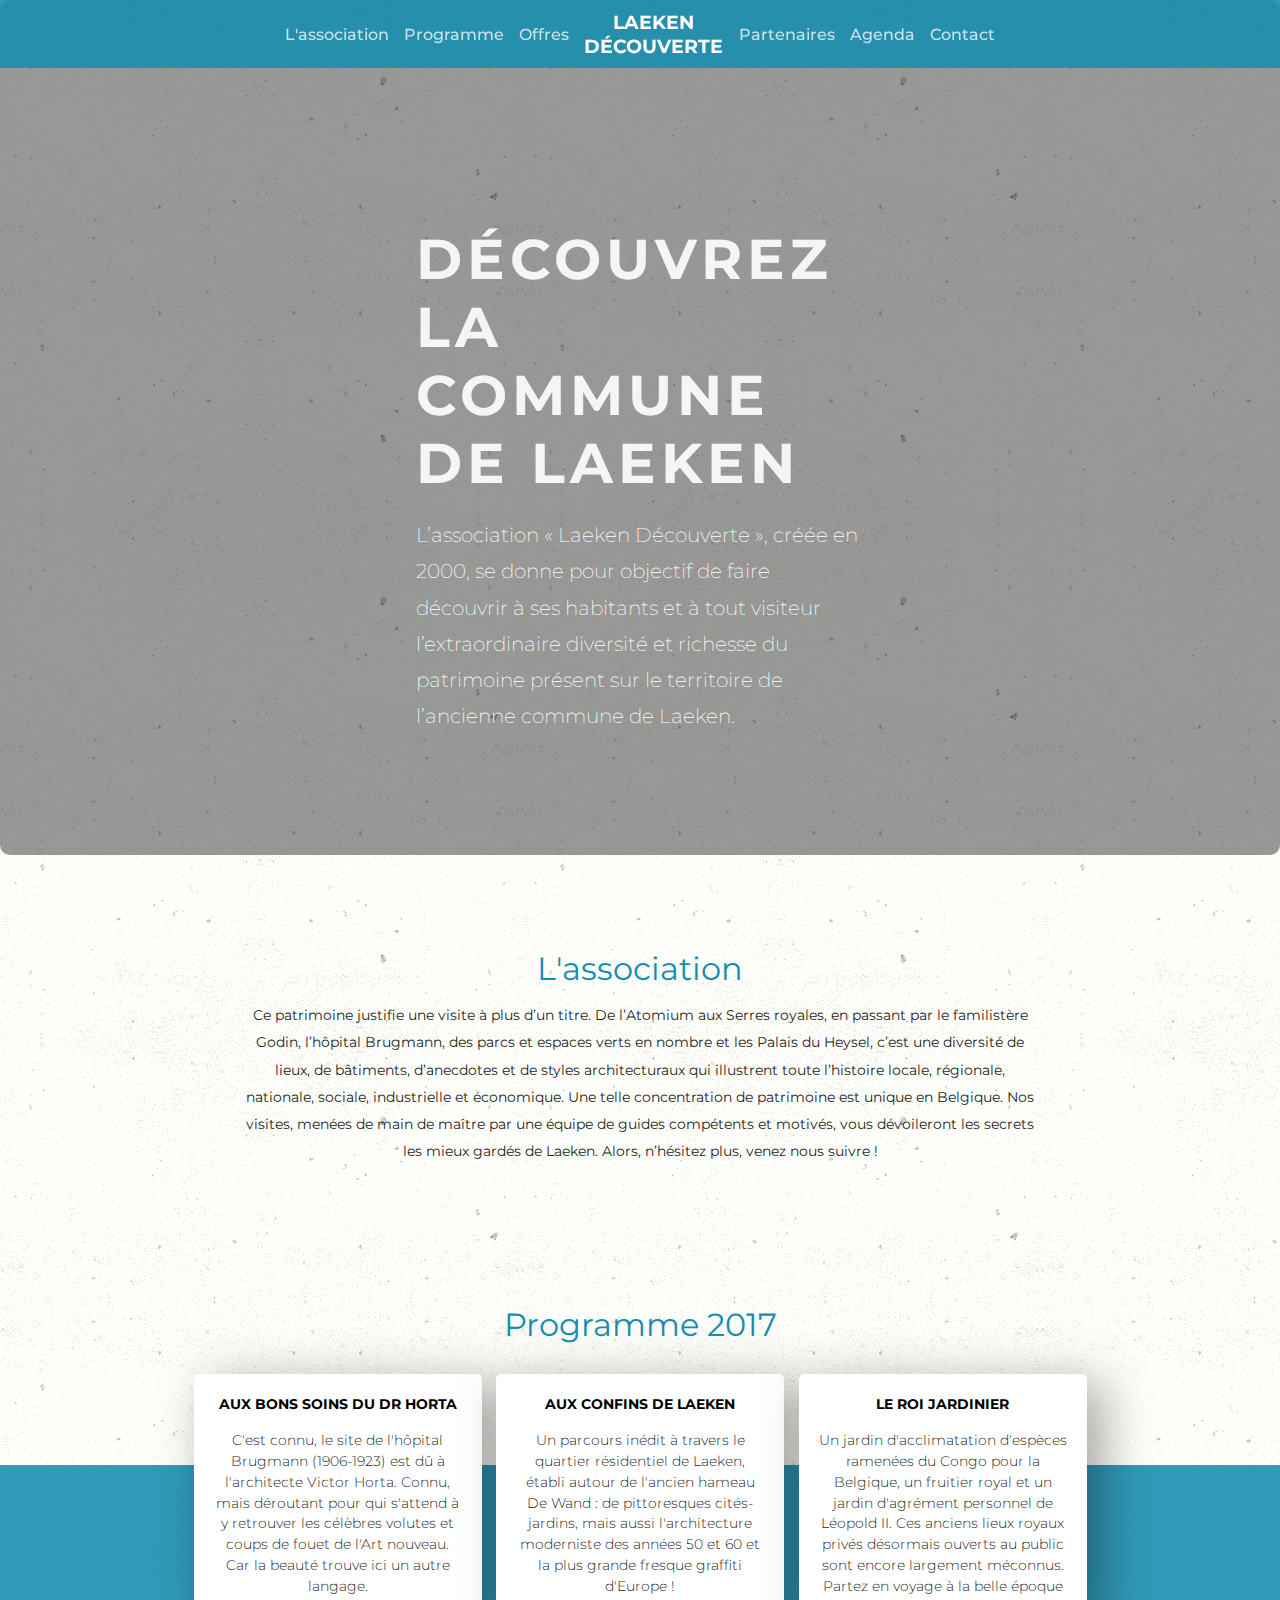
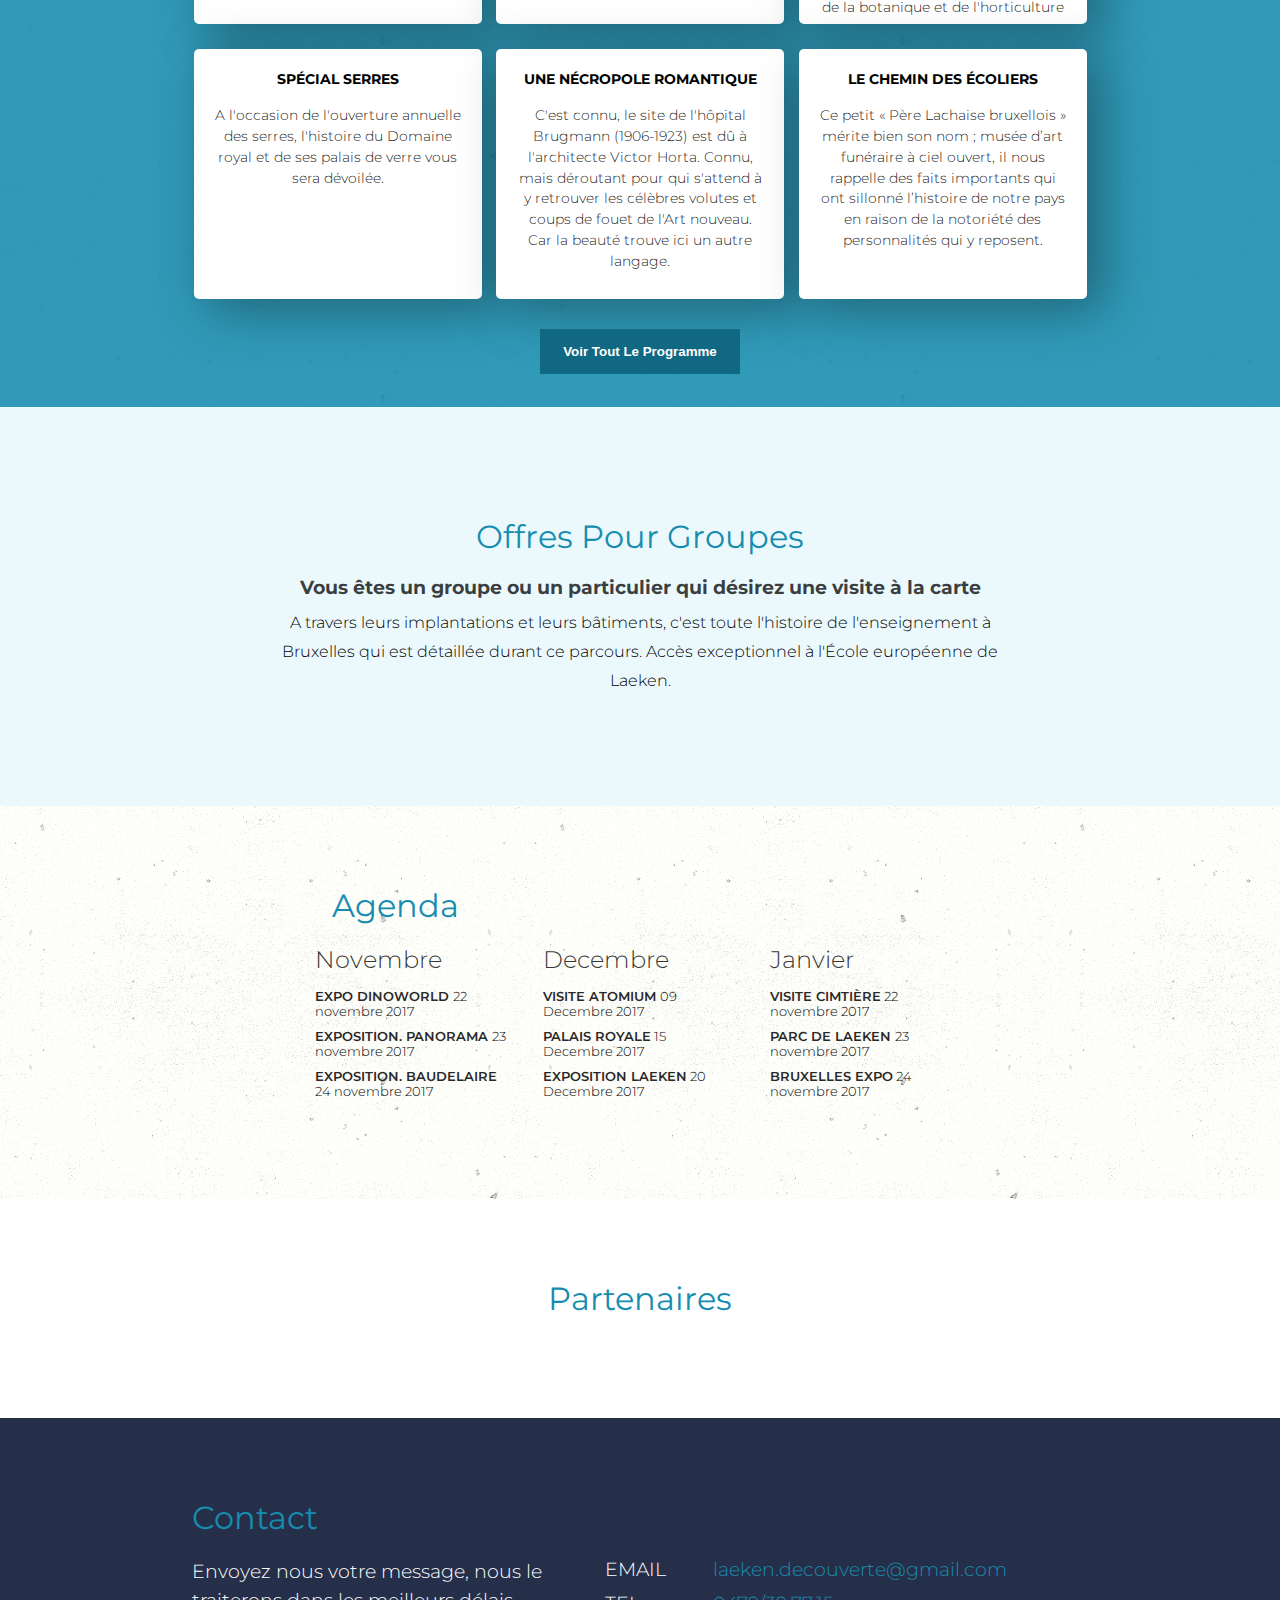
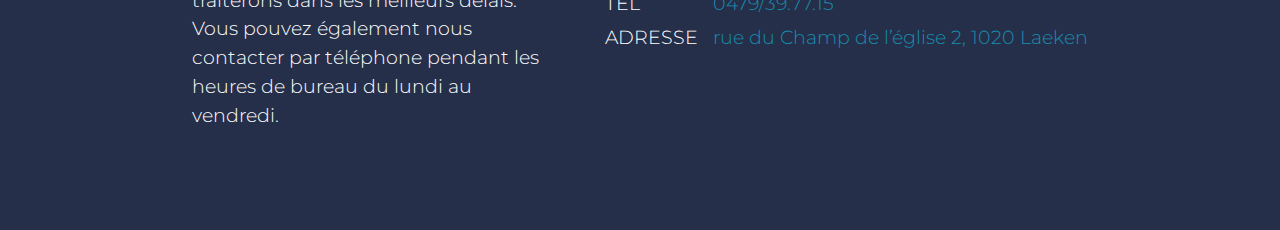
==== commit 87cf2221: "update" ====
--- a/index.html
+++ b/index.html
@@ -5,7 +5,6 @@
     <meta name="viewport"
           content="width=device-width, user-scalable=no, initial-scale=1.0, maximum-scale=1.0, minimum-scale=1.0">
     <meta http-equiv="X-UA-Compatible" content="ie=edge">
-    <link rel="stylesheet" href="styles.css">
     <link rel="apple-touch-icon" sizes="180x180" href="./apple-touch-icon.png">
     <link rel="icon" type="image/png" sizes="32x32" href="./favicon-32x32.png">
     <link rel="icon" type="image/png" sizes="16x16" href="./favicon-16x16.png">
@@ -13,6 +12,8 @@
     <link rel="mask-icon" href="./safari-pinned-tab.svg" color="#5bbad5">
     <meta name="theme-color" content="#ffffff">
     <title>Laeken Découverte</title>
+    <style>
+        @import url(https://fonts.googleapis.com/css?family=Montserrat:300,400,600);*{margin:0;padding:0;box-sizing:border-box}body{font-family:"Montserrat";font-size:16px;font-weight:300;background-color:#fefefa;background-image:url("img/0277c785a3840d5552a683eb740b46cb.png")}.secondaryTitle,#contact h2,#partenaires h2{color:#168daf;font-family:"Montserrat";text-transform:none;font-weight:400;margin-bottom:20px;font-size:2em}header{font-family:sans-serif;position:relative;height:95vh;z-index:999;background-size:cover}header #logo_mobile{display:none}header #header_overlay{height:100%;background:rgba(0,0,0,0.4);border-radius:10px}header #header_overlay nav{width:100%;position:fixed;background:rgba(22,141,175,0.89);font-family:"Montserrat";font-weight:500;padding:10px}header #header_overlay nav #menu{list-style:none;margin:0 auto;display:flex;width:50%;min-width:710px;justify-content:space-between;align-items:center}header #header_overlay nav #menu #logo{text-transform:uppercase;text-align:center;font-size:.8em;color:white}header #header_overlay nav #menu li:not(.logo){color:rgba(255,255,255,0.75)}header #header_overlay nav #menu li:not(.logo):hover{cursor:pointer;color:white}header #header_overlay #content{text-align:left;width:35%;color:rgba(255,255,255,0.9);margin:0 auto;padding-top:25vh;padding-bottom:40vh;font-size:1.4em}header #header_overlay #content h1{font-family:"Montserrat";letter-spacing:5px;text-transform:uppercase;font-size:2.5em;margin-bottom:20px}header #header_overlay #content p{font-family:"Montserrat";font-weight:200;font-size:.9em;color:white;line-height:1.8em}@media screen and (max-width:1024px){header #header_overlay #content{padding-top:20vh;padding-bottom:20vh;font-size:1.2em}}@media screen and (max-width:1000px){header #header_overlay nav{width:100%}header #header_overlay nav #menu{min-width:450px;font-size:1em}header #header_overlay nav #menu #logo{font-size:.50em}header #header_overlay nav #menu li{font-size:.75em}header #header_overlay #content{width:60%}}@media screen and (max-width:480px){header{background-image:none;background-color:#168daf;height:80vh}header #header_overlay{height:100%}header #header_overlay #logo_mobile{display:block;text-transform:uppercase;text-align:center;font-size:.8em;color:white;margin-bottom:15px}header #header_overlay nav{width:100%}header #header_overlay nav #menu{min-width:0;flex-direction:column}header #header_overlay nav #menu #logo{display:none}header #header_overlay nav #menu li{margin-bottom:5px}header #header_overlay #content{text-align:center;width:90%;color:rgba(255,255,255,0.85);margin:0 auto 20px;padding-top:35vh;padding-bottom:20vh;font-size:.9em}}#mission{text-align:center;width:65%;max-width:800px;margin:100px auto 300px;line-height:1.7em;border-radius:50%}#mission h2{color:#168daf;font-family:"Montserrat";text-transform:none;font-weight:400;margin-bottom:20px;font-size:2em}#mission p{color:rgba(0,0,0,0.9);font-weight:400;font-size:.90em}@media screen and (max-width:480px){#mission{text-align:center;width:85%;max-width:550px;margin:50px auto 250px;line-height:1.5em;border-radius:50%}#mission h2{color:#168daf;font-family:"Montserrat";text-transform:none;font-weight:400;margin-bottom:20px;font-size:2em}#mission p{color:rgba(0,0,0,0.85);font-size:.8em}}#programme{-webkit-background-size:cover;background-size:cover}#programme .bg{background:rgba(22,141,175,0.89)}#programme h2{text-align:center;color:#168daf;font-family:"Montserrat";text-transform:none;font-weight:400;top:-160px;position:relative;display:block;margin-bottom:20px;font-size:2em}#programme .content{margin:-150px auto 100px;display:flex;flex-direction:row;min-width:893px;flex-wrap:wrap;width:55%;justify-content:space-between}#programme .content .item{height:250px;width:32%;min-width:288px;margin-bottom:25px;background:white;-webkit-border-radius:10px;-moz-border-radius:10px;border-radius:5px;box-shadow:15px 10px 50px 2px rgba(0,0,0,0.34)}#programme .content .item .ctn-img{overflow:hidden;height:50%;cursor:pointer}#programme .content .item .ctn-img img{width:150%;border-radius:5px;transition:filter 200ms ease-in-out}#programme .content .item .ctn-img:hover>img{filter:grayscale(0)}#programme .content .item .text{text-align:center;padding:20px 20px 0;overflow:hidden;line-height:1.3em}#programme .content .item .text h3{font-size:.9em;text-transform:uppercase;margin-bottom:15px}#programme .content .item .text p{font-size:.85em;color:rgba(0,0,0,0.9)}#programme .noflex{flex:50 0 100%}#programme button{position:relative;background:#106882;padding:15px;left:50%;top:20%;margin:-60px auto 50px;transform:translateX(-50%);font-weight:600;width:200px;color:white;border:0}#programme button:hover{cursor:pointer;background:white;color:#168daf;transition:background 500ms ease-in-out}@media screen and (max-width:1000px){#programme .content{width:70%;min-width:550px}#programme .content .item{width:48%;min-width:50px}}@media screen and (max-width:550px){#programme .content{width:50%;min-width:300px}#programme .content .item{width:100%;min-width:264px}}#agenda{padding:80px}#agenda .content{display:flex;justify-content:space-between;width:55%;margin:0 auto;min-width:650px}#agenda #ctn_title{width:55%;margin:0 auto}#agenda h2{color:#168daf;font-family:"Montserrat";text-transform:none;font-weight:400;margin-bottom:20px;font-size:2em}#agenda .item{width:30%;margin-bottom:10px}#agenda .item h3{font-weight:300;color:rgba(0,0,0,0.8);margin-bottom:15px;font-size:1.5em}#agenda .item ul{list-style:none}#agenda .item ul li{font-size:.8em;margin-bottom:10px}#agenda .item ul li .lieu{text-transform:uppercase;color:#282828;font-weight:600}@media screen and (max-width:1000px){#agenda #ctn_title{width:70%}#agenda .content{width:70%;flex-wrap:wrap;min-width:0}#agenda .content .item{width:48%}}@media screen and (max-width:480px){#agenda .content{flex-direction:column;flex-wrap:nowrap}#agenda .content .item{width:100%}}#offres{background:#ebf9fd;text-align:center;margin-top:-100px;padding:110px 0}#offres .title{color:#168daf;font-family:"Montserrat";text-transform:none;font-weight:400;margin-bottom:20px;font-size:2em}#offres .content{width:40%;margin:0 auto}#offres .content h3{color:rgba(0,0,0,0.75);margin-bottom:10px}#offres .content p{font-size:1em;line-height:1.8em}@media screen and (max-width:1440px){#offres .content{width:60%}}@media screen and (max-width:1024px){#offres .content{width:80%;margin:0 auto}#offres .content h3{margin-bottom:10px}#offres .content p{font-size:1em;line-height:1.8em}}@media screen and (max-width:480px){#offres{padding:30px 15px}#offres .content{width:100%;margin:0 auto}#offres .content h3{margin-bottom:10px}#offres .content p{font-size:1em;line-height:1.8em;color:rgba(0,0,0,0.9)}}#contact{padding:80px 0;background:#262f49;color:white}#contact h2{display:block;width:70%;margin:0 auto}#contact .content{padding:20px 0;width:70%;margin:0 auto;display:flex;justify-content:space-between;font-size:1.2em}#contact .content .text{width:40%;min-width:300px;line-height:1.5em}#contact .content .text p{display:block;width:50%}#contact .content .infos{display:flex}#contact .content .infos .infosKey ul{list-style:none}#contact .content .infos .infosKey ul li{margin-bottom:10px;text-transform:uppercase}#contact .content .infos .infosKey ul li span{color:#168daf}#contact .content .infos .infosValue{margin-left:15px}#contact .content .infos .infosValue ul{list-style:none}#contact .content .infos .infosValue ul li{margin-bottom:10px;color:#168daf}@media screen and (max-width:822px){#contact .title{text-align:center}#contact .content{min-width:0;padding:80px 0 20px;width:90%;margin:0 auto;flex-direction:column}#contact .content .text{width:90%;margin-bottom:50px}#contact .content .infos .infosKey{display:none}#contact .content .infos .infosValue{margin-left:0}}#partenaires{padding:80px;background:white}#partenaires h2{text-align:center}#partenaires .content{width:70%;margin:0 auto;display:flex;flex-wrap:wrap;align-items:center;justify-content:space-between}#partenaires .content .img_ctn{width:22%}#partenaires .content .img_ctn img{filter:grayscale(100%);width:60%;display:block;margin:0 auto;transition:filter 300ms ease-in-out}#partenaires .content .img_ctn img:hover{filter:grayscale(0)}@media screen and (max-width:600px){#partenaires{padding:80px}#partenaires h2{text-align:center}#partenaires .content{width:90%}#partenaires .content .img_ctn{width:40%}#partenaires .content .img_ctn img{filter:grayscale(100%);width:60%;margin:0 auto;transition:filter 300ms ease-in-out}#partenaires .content .img_ctn img:hover{filter:grayscale(0)}}@media screen and (max-width:480px){#partenaires{padding:80px}#partenaires h2{text-align:center}#partenaires .content{width:100%}#partenaires .content .img_ctn{width:50%}#partenaires .content .img_ctn img{filter:grayscale(100%);width:80%;margin:0 auto;transition:filter 300ms ease-in-out}#partenaires .content .img_ctn img:hover{filter:grayscale(0)}}    </style>
 </head>
 <body>
 
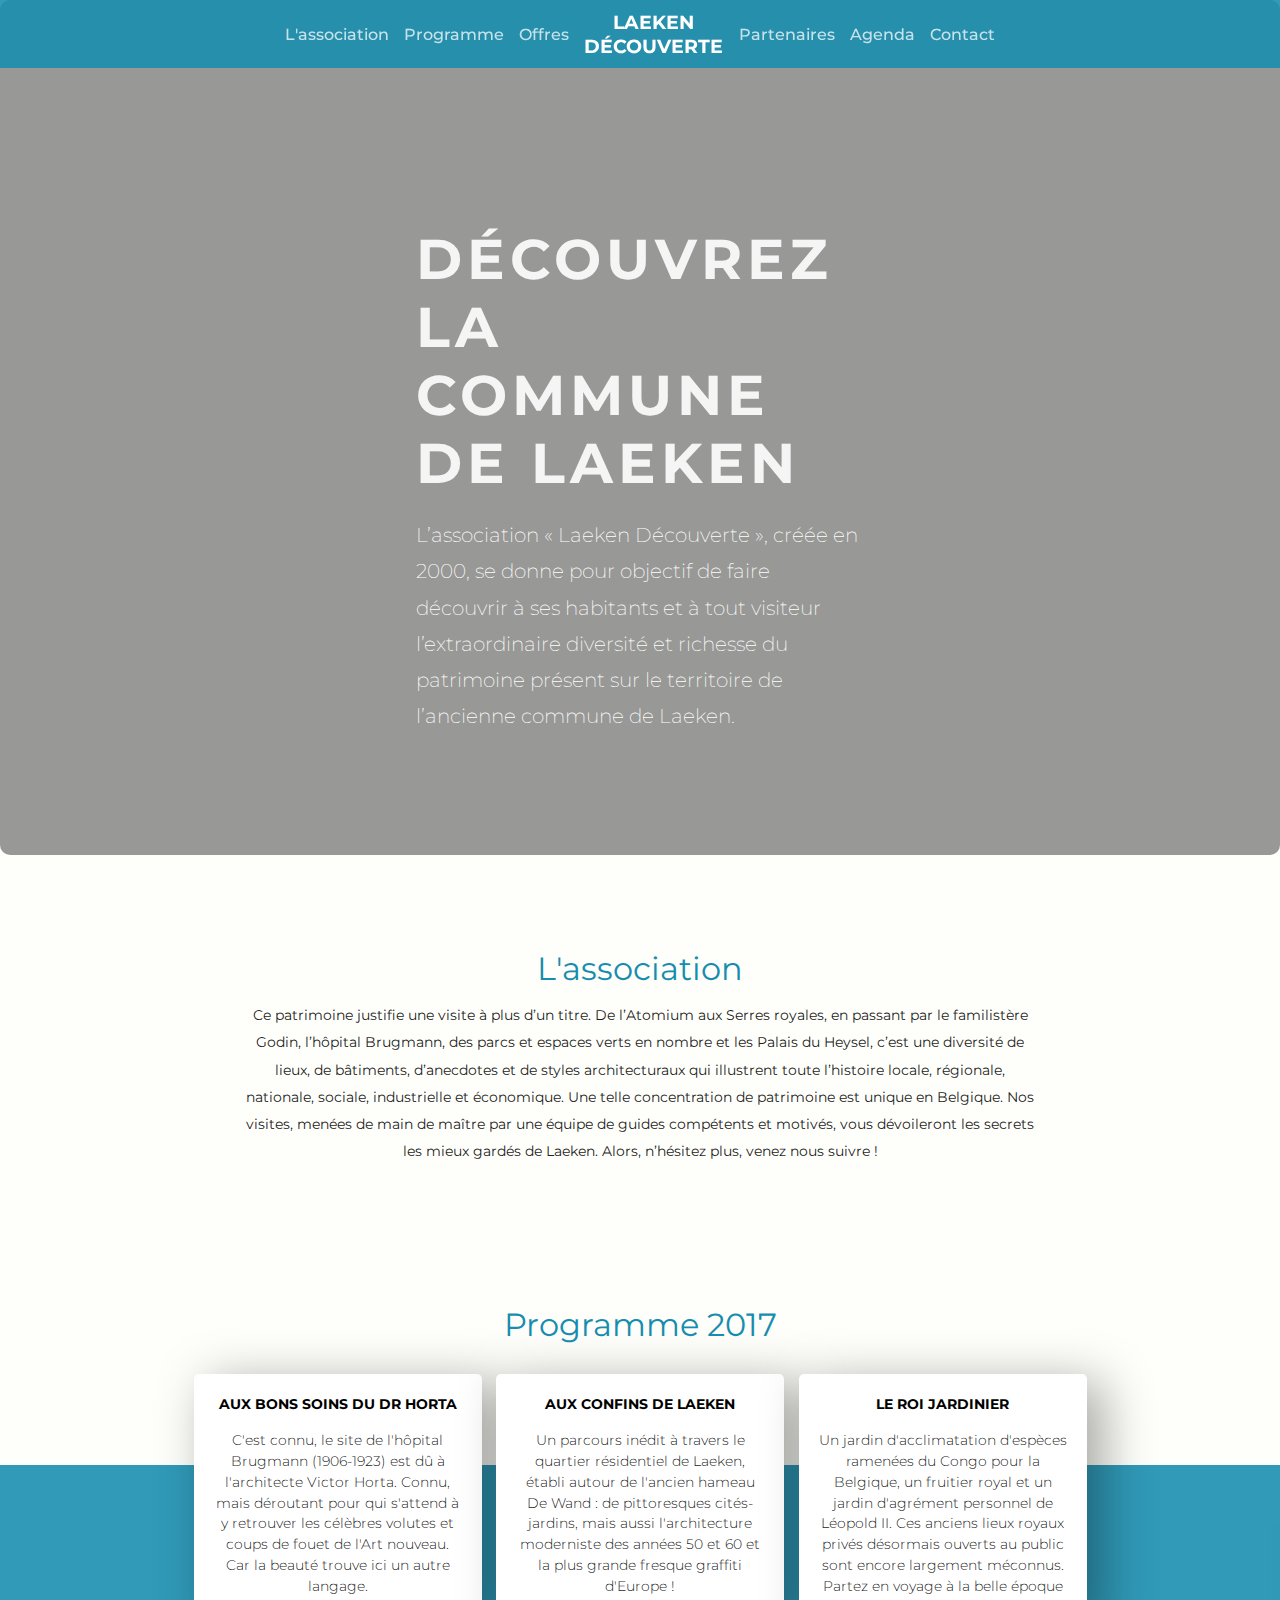
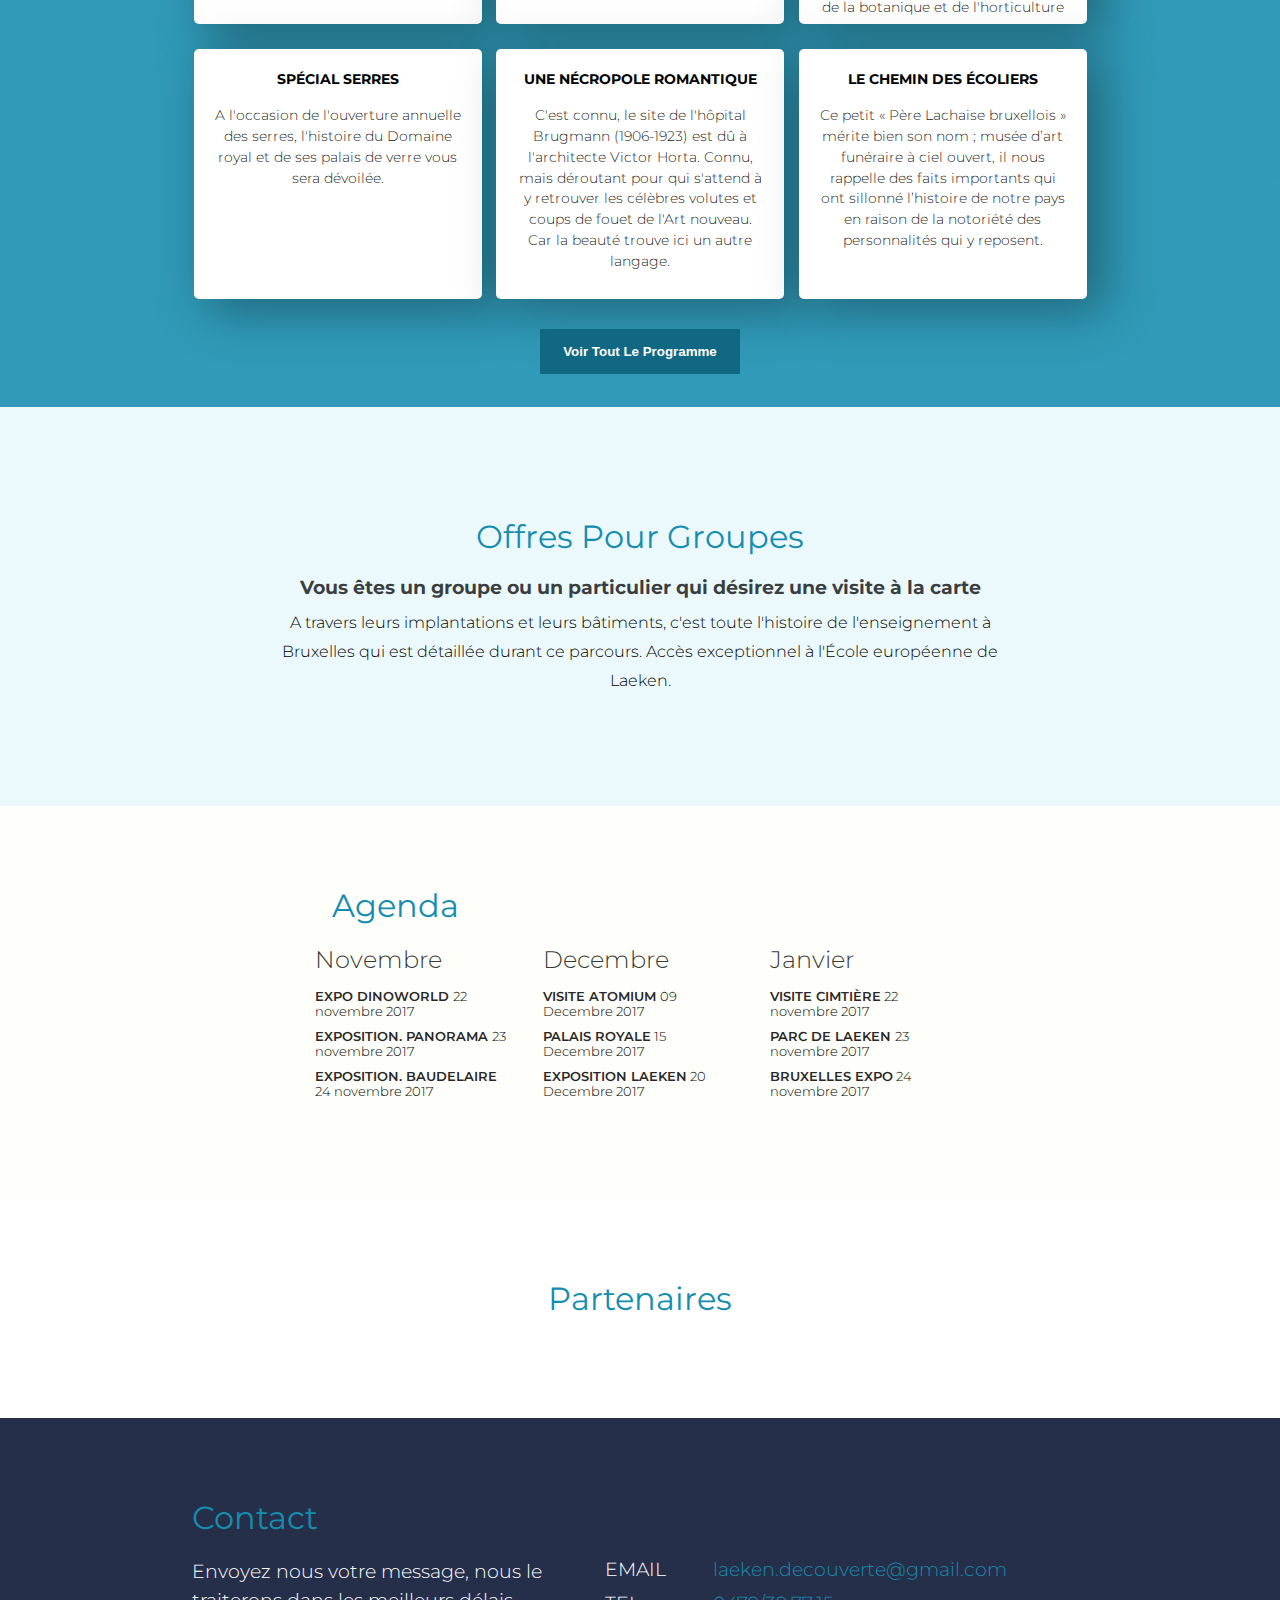
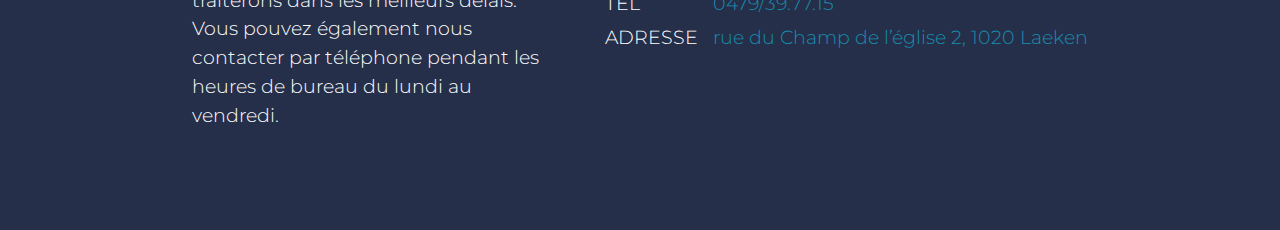
==== commit 7a180bd8: "update" ====
--- a/index.html
+++ b/index.html
@@ -5,6 +5,7 @@
     <meta name="viewport"
           content="width=device-width, user-scalable=no, initial-scale=1.0, maximum-scale=1.0, minimum-scale=1.0">
     <meta http-equiv="X-UA-Compatible" content="ie=edge">
+    <link rel="stylesheet" href="styles.css">
     <link rel="apple-touch-icon" sizes="180x180" href="./apple-touch-icon.png">
     <link rel="icon" type="image/png" sizes="32x32" href="./favicon-32x32.png">
     <link rel="icon" type="image/png" sizes="16x16" href="./favicon-16x16.png">
@@ -12,8 +13,6 @@
     <link rel="mask-icon" href="./safari-pinned-tab.svg" color="#5bbad5">
     <meta name="theme-color" content="#ffffff">
     <title>Laeken Découverte</title>
-    <style>
-        @import url(https://fonts.googleapis.com/css?family=Montserrat:300,400,600);*{margin:0;padding:0;box-sizing:border-box}body{font-family:"Montserrat";font-size:16px;font-weight:300;background-color:#fefefa;background-image:url("img/0277c785a3840d5552a683eb740b46cb.png")}.secondaryTitle,#contact h2,#partenaires h2{color:#168daf;font-family:"Montserrat";text-transform:none;font-weight:400;margin-bottom:20px;font-size:2em}header{font-family:sans-serif;position:relative;height:95vh;z-index:999;background-size:cover}header #logo_mobile{display:none}header #header_overlay{height:100%;background:rgba(0,0,0,0.4);border-radius:10px}header #header_overlay nav{width:100%;position:fixed;background:rgba(22,141,175,0.89);font-family:"Montserrat";font-weight:500;padding:10px}header #header_overlay nav #menu{list-style:none;margin:0 auto;display:flex;width:50%;min-width:710px;justify-content:space-between;align-items:center}header #header_overlay nav #menu #logo{text-transform:uppercase;text-align:center;font-size:.8em;color:white}header #header_overlay nav #menu li:not(.logo){color:rgba(255,255,255,0.75)}header #header_overlay nav #menu li:not(.logo):hover{cursor:pointer;color:white}header #header_overlay #content{text-align:left;width:35%;color:rgba(255,255,255,0.9);margin:0 auto;padding-top:25vh;padding-bottom:40vh;font-size:1.4em}header #header_overlay #content h1{font-family:"Montserrat";letter-spacing:5px;text-transform:uppercase;font-size:2.5em;margin-bottom:20px}header #header_overlay #content p{font-family:"Montserrat";font-weight:200;font-size:.9em;color:white;line-height:1.8em}@media screen and (max-width:1024px){header #header_overlay #content{padding-top:20vh;padding-bottom:20vh;font-size:1.2em}}@media screen and (max-width:1000px){header #header_overlay nav{width:100%}header #header_overlay nav #menu{min-width:450px;font-size:1em}header #header_overlay nav #menu #logo{font-size:.50em}header #header_overlay nav #menu li{font-size:.75em}header #header_overlay #content{width:60%}}@media screen and (max-width:480px){header{background-image:none;background-color:#168daf;height:80vh}header #header_overlay{height:100%}header #header_overlay #logo_mobile{display:block;text-transform:uppercase;text-align:center;font-size:.8em;color:white;margin-bottom:15px}header #header_overlay nav{width:100%}header #header_overlay nav #menu{min-width:0;flex-direction:column}header #header_overlay nav #menu #logo{display:none}header #header_overlay nav #menu li{margin-bottom:5px}header #header_overlay #content{text-align:center;width:90%;color:rgba(255,255,255,0.85);margin:0 auto 20px;padding-top:35vh;padding-bottom:20vh;font-size:.9em}}#mission{text-align:center;width:65%;max-width:800px;margin:100px auto 300px;line-height:1.7em;border-radius:50%}#mission h2{color:#168daf;font-family:"Montserrat";text-transform:none;font-weight:400;margin-bottom:20px;font-size:2em}#mission p{color:rgba(0,0,0,0.9);font-weight:400;font-size:.90em}@media screen and (max-width:480px){#mission{text-align:center;width:85%;max-width:550px;margin:50px auto 250px;line-height:1.5em;border-radius:50%}#mission h2{color:#168daf;font-family:"Montserrat";text-transform:none;font-weight:400;margin-bottom:20px;font-size:2em}#mission p{color:rgba(0,0,0,0.85);font-size:.8em}}#programme{-webkit-background-size:cover;background-size:cover}#programme .bg{background:rgba(22,141,175,0.89)}#programme h2{text-align:center;color:#168daf;font-family:"Montserrat";text-transform:none;font-weight:400;top:-160px;position:relative;display:block;margin-bottom:20px;font-size:2em}#programme .content{margin:-150px auto 100px;display:flex;flex-direction:row;min-width:893px;flex-wrap:wrap;width:55%;justify-content:space-between}#programme .content .item{height:250px;width:32%;min-width:288px;margin-bottom:25px;background:white;-webkit-border-radius:10px;-moz-border-radius:10px;border-radius:5px;box-shadow:15px 10px 50px 2px rgba(0,0,0,0.34)}#programme .content .item .ctn-img{overflow:hidden;height:50%;cursor:pointer}#programme .content .item .ctn-img img{width:150%;border-radius:5px;transition:filter 200ms ease-in-out}#programme .content .item .ctn-img:hover>img{filter:grayscale(0)}#programme .content .item .text{text-align:center;padding:20px 20px 0;overflow:hidden;line-height:1.3em}#programme .content .item .text h3{font-size:.9em;text-transform:uppercase;margin-bottom:15px}#programme .content .item .text p{font-size:.85em;color:rgba(0,0,0,0.9)}#programme .noflex{flex:50 0 100%}#programme button{position:relative;background:#106882;padding:15px;left:50%;top:20%;margin:-60px auto 50px;transform:translateX(-50%);font-weight:600;width:200px;color:white;border:0}#programme button:hover{cursor:pointer;background:white;color:#168daf;transition:background 500ms ease-in-out}@media screen and (max-width:1000px){#programme .content{width:70%;min-width:550px}#programme .content .item{width:48%;min-width:50px}}@media screen and (max-width:550px){#programme .content{width:50%;min-width:300px}#programme .content .item{width:100%;min-width:264px}}#agenda{padding:80px}#agenda .content{display:flex;justify-content:space-between;width:55%;margin:0 auto;min-width:650px}#agenda #ctn_title{width:55%;margin:0 auto}#agenda h2{color:#168daf;font-family:"Montserrat";text-transform:none;font-weight:400;margin-bottom:20px;font-size:2em}#agenda .item{width:30%;margin-bottom:10px}#agenda .item h3{font-weight:300;color:rgba(0,0,0,0.8);margin-bottom:15px;font-size:1.5em}#agenda .item ul{list-style:none}#agenda .item ul li{font-size:.8em;margin-bottom:10px}#agenda .item ul li .lieu{text-transform:uppercase;color:#282828;font-weight:600}@media screen and (max-width:1000px){#agenda #ctn_title{width:70%}#agenda .content{width:70%;flex-wrap:wrap;min-width:0}#agenda .content .item{width:48%}}@media screen and (max-width:480px){#agenda .content{flex-direction:column;flex-wrap:nowrap}#agenda .content .item{width:100%}}#offres{background:#ebf9fd;text-align:center;margin-top:-100px;padding:110px 0}#offres .title{color:#168daf;font-family:"Montserrat";text-transform:none;font-weight:400;margin-bottom:20px;font-size:2em}#offres .content{width:40%;margin:0 auto}#offres .content h3{color:rgba(0,0,0,0.75);margin-bottom:10px}#offres .content p{font-size:1em;line-height:1.8em}@media screen and (max-width:1440px){#offres .content{width:60%}}@media screen and (max-width:1024px){#offres .content{width:80%;margin:0 auto}#offres .content h3{margin-bottom:10px}#offres .content p{font-size:1em;line-height:1.8em}}@media screen and (max-width:480px){#offres{padding:30px 15px}#offres .content{width:100%;margin:0 auto}#offres .content h3{margin-bottom:10px}#offres .content p{font-size:1em;line-height:1.8em;color:rgba(0,0,0,0.9)}}#contact{padding:80px 0;background:#262f49;color:white}#contact h2{display:block;width:70%;margin:0 auto}#contact .content{padding:20px 0;width:70%;margin:0 auto;display:flex;justify-content:space-between;font-size:1.2em}#contact .content .text{width:40%;min-width:300px;line-height:1.5em}#contact .content .text p{display:block;width:50%}#contact .content .infos{display:flex}#contact .content .infos .infosKey ul{list-style:none}#contact .content .infos .infosKey ul li{margin-bottom:10px;text-transform:uppercase}#contact .content .infos .infosKey ul li span{color:#168daf}#contact .content .infos .infosValue{margin-left:15px}#contact .content .infos .infosValue ul{list-style:none}#contact .content .infos .infosValue ul li{margin-bottom:10px;color:#168daf}@media screen and (max-width:822px){#contact .title{text-align:center}#contact .content{min-width:0;padding:80px 0 20px;width:90%;margin:0 auto;flex-direction:column}#contact .content .text{width:90%;margin-bottom:50px}#contact .content .infos .infosKey{display:none}#contact .content .infos .infosValue{margin-left:0}}#partenaires{padding:80px;background:white}#partenaires h2{text-align:center}#partenaires .content{width:70%;margin:0 auto;display:flex;flex-wrap:wrap;align-items:center;justify-content:space-between}#partenaires .content .img_ctn{width:22%}#partenaires .content .img_ctn img{filter:grayscale(100%);width:60%;display:block;margin:0 auto;transition:filter 300ms ease-in-out}#partenaires .content .img_ctn img:hover{filter:grayscale(0)}@media screen and (max-width:600px){#partenaires{padding:80px}#partenaires h2{text-align:center}#partenaires .content{width:90%}#partenaires .content .img_ctn{width:40%}#partenaires .content .img_ctn img{filter:grayscale(100%);width:60%;margin:0 auto;transition:filter 300ms ease-in-out}#partenaires .content .img_ctn img:hover{filter:grayscale(0)}}@media screen and (max-width:480px){#partenaires{padding:80px}#partenaires h2{text-align:center}#partenaires .content{width:100%}#partenaires .content .img_ctn{width:50%}#partenaires .content .img_ctn img{filter:grayscale(100%);width:80%;margin:0 auto;transition:filter 300ms ease-in-out}#partenaires .content .img_ctn img:hover{filter:grayscale(0)}}    </style>
 </head>
 <body>
 
@@ -167,7 +166,8 @@
         <div class="img_ctn"><img class="lazyload" data-size="auto" data-src="img/logos/Atomium.png" alt=""></div>
         <div class="img_ctn"><img class="lazyload" data-size="auto" data-src="img/logos/brosella_500.jpg" alt=""></div>
         <div class="img_ctn"><img class="lazyload" data-size="auto" data-src="img/logos/bruzz.png" alt=""></div>
-        <div class="img_ctn"><img class="lazyload" data-size="auto" data-src="img/logos/logomdcbxlnord.png" alt=""></div>
+        <div class="img_ctn"><img class="lazyload" data-size="auto" data-src="img/logos/logomdcbxlnord.png" alt="">
+        </div>
         <div class="img_ctn"><img class="lazyload" data-size="auto" data-src="img/logos/bx1.png" alt=""></div>
         <div class="img_ctn"><img class="lazyload" data-size="auto" data-src="img/logos/ieb.jpg" alt=""></div>
         <div class="img_ctn"><img class="lazyload" data-size="auto" data-src="img/logos/picol.png" alt=""></div>
@@ -200,6 +200,9 @@
         </div>
     </div>
 </div>
+<script src="./js/upup.sw.min.js"></script>
+<script src="./js/upup.js"></script>
+<script src="./js/bundle.js"></script>
 <script src="./bundle.js"></script>
 </body>
 </html></html>--- a/styles.css
+++ b/styles.css
@@ -0,0 +1,477 @@
+@import url(https://fonts.googleapis.com/css?family=Montserrat:300,400,600);@charset "UTF-8";
+* {
+    margin: 0;
+    padding: 0;
+    box-sizing: border-box; }
+
+body {
+    font-family: "Montserrat";
+    font-size: 16px;
+    font-weight: 300;
+    background-color: #fefefa; }
+
+.secondaryTitle, #contact h2, #partenaires h2 {
+    color: #168daf;
+    font-family: "Montserrat";
+    text-transform: none;
+    font-weight: 400;
+    margin-bottom: 20px;
+    font-size: 2em; }
+
+header {
+    font-family: sans-serif;
+    position: relative;
+    height: 95vh;
+    z-index: 999;
+    background: url(86360e60e55b60e6a744968218a2623e.jpg) center center;
+    -webkit-background-size: cover;
+    background-size: cover; }
+header #logo_mobile {
+    display: none; }
+header #header_overlay {
+    height: 100%;
+    background: rgba(0, 0, 0, 0.4);
+    border-radius: 10px; }
+header #header_overlay nav {
+    width: 100%;
+    position: fixed;
+    background: rgba(22, 141, 175, 0.89);
+    font-family: "Montserrat";
+    font-weight: 500;
+    padding: 10px; }
+header #header_overlay nav #menu {
+    list-style: none;
+    margin: 0 auto;
+    display: flex;
+    width: 50%;
+    min-width: 710px;
+    justify-content: space-between;
+    align-items: center; }
+header #header_overlay nav #menu #logo {
+    text-transform: uppercase;
+    text-align: center;
+    font-size: 0.8em;
+    color: white; }
+header #header_overlay nav #menu li:not(.logo) {
+    color: rgba(255, 255, 255, 0.75); }
+header #header_overlay nav #menu li:not(.logo):hover {
+    cursor: pointer;
+    color: white; }
+header #header_overlay #content {
+    text-align: left;
+    width: 35%;
+    color: rgba(255, 255, 255, 0.9);
+    margin: 0 auto;
+    padding-top: 25vh;
+    padding-bottom: 40vh;
+    font-size: 1.4em; }
+header #header_overlay #content h1 {
+    font-family: "Montserrat";
+    letter-spacing: 5px;
+    text-transform: uppercase;
+    font-size: 2.5em;
+    margin-bottom: 20px; }
+header #header_overlay #content p {
+    font-family: "Montserrat";
+    font-weight: 200;
+    font-size: 0.9em;
+    color: white;
+    line-height: 1.8em; }
+
+@media screen and (max-width: 1024px) {
+    header #header_overlay #content {
+        padding-top: 20vh;
+        padding-bottom: 20vh;
+        font-size: 1.2em; } }
+
+@media screen and (max-width: 1000px) {
+    header #header_overlay nav {
+        width: 100%; }
+    header #header_overlay nav #menu {
+        min-width: 450px;
+        font-size: 1em; }
+    header #header_overlay nav #menu #logo {
+        font-size: 0.50em; }
+    header #header_overlay nav #menu li {
+        font-size: 0.75em; }
+    header #header_overlay #content {
+        width: 60%; } }
+
+@media screen and (max-width: 480px) {
+    header {
+        background-image: none;
+        background-color: #168daf;
+        height: 80vh; }
+    header #header_overlay {
+        height: 100%; }
+    header #header_overlay #logo_mobile {
+        display: block;
+        text-transform: uppercase;
+        text-align: center;
+        font-size: 0.8em;
+        color: white;
+        margin-bottom: 15px; }
+    header #header_overlay nav {
+        width: 100%; }
+    header #header_overlay nav #menu {
+        min-width: 0;
+        flex-direction: column; }
+    header #header_overlay nav #menu #logo {
+        display: none; }
+    header #header_overlay nav #menu li {
+        margin-bottom: 5px; }
+    header #header_overlay #content {
+        text-align: center;
+        width: 90%;
+        color: rgba(255, 255, 255, 0.85);
+        margin: 0 auto 20px;
+        padding-top: 35vh;
+        padding-bottom: 20vh;
+        font-size: 0.9em; } }
+
+#mission {
+    text-align: center;
+    width: 65%;
+    max-width: 800px;
+    margin: 100px auto 300px;
+    line-height: 1.7em;
+    border-radius: 50%; }
+#mission h2 {
+    color: #168daf;
+    font-family: "Montserrat";
+    text-transform: none;
+    font-weight: 400;
+    margin-bottom: 20px;
+    font-size: 2em; }
+#mission p {
+    color: rgba(0, 0, 0, 0.9);
+    font-weight: 400;
+    font-size: 0.90em; }
+
+@media screen and (max-width: 480px) {
+    #mission {
+        text-align: center;
+        width: 85%;
+        max-width: 550px;
+        margin: 50px auto 250px;
+        line-height: 1.5em;
+        border-radius: 50%; }
+    #mission h2 {
+        color: #168daf;
+        font-family: "Montserrat";
+        text-transform: none;
+        font-weight: 400;
+        margin-bottom: 20px;
+        font-size: 2em; }
+    #mission p {
+        color: rgba(0, 0, 0, 0.85);
+        font-size: 0.8em; } }
+
+#programme {
+    -webkit-background-size: cover;
+    background-size: cover; }
+#programme .bg {
+    background: rgba(22, 141, 175, 0.89); }
+#programme h2 {
+    text-align: center;
+    color: #168daf;
+    font-family: "Montserrat";
+    text-transform: none;
+    font-weight: 400;
+    top: -160px;
+    position: relative;
+    display: block;
+    margin-bottom: 20px;
+    font-size: 2em; }
+#programme .content {
+    margin: -150px auto 100px;
+    display: flex;
+    flex-direction: row;
+    min-width: 893px;
+    flex-wrap: wrap;
+    width: 55%;
+    justify-content: space-between; }
+#programme .content .item {
+    height: 250px;
+    width: 32%;
+    min-width: 288px;
+    margin-bottom: 25px;
+    background: white;
+    -webkit-border-radius: 10px;
+    -moz-border-radius: 10px;
+    border-radius: 5px;
+    box-shadow: 15px 10px 50px 2px rgba(0, 0, 0, 0.34); }
+#programme .content .item .ctn-img {
+    overflow: hidden;
+    height: 50%;
+    cursor: pointer; }
+#programme .content .item .ctn-img img {
+    width: 150%;
+    border-radius: 5px;
+    transition: filter 200ms ease-in-out; }
+#programme .content .item .ctn-img:hover > img {
+    filter: grayscale(0%); }
+#programme .content .item .text {
+    text-align: center;
+    padding: 20px 20px 0;
+    overflow: hidden;
+    line-height: 1.3em; }
+#programme .content .item .text h3 {
+    font-size: 0.9em;
+    text-transform: uppercase;
+    margin-bottom: 15px; }
+#programme .content .item .text p {
+    font-size: 0.85em;
+    color: rgba(0, 0, 0, 0.9); }
+#programme .noflex {
+    flex: 50 0 100%; }
+#programme button {
+    position: relative;
+    background: #106882;
+    padding: 15px;
+    left: 50%;
+    top: 20%;
+    margin: -60px auto 50px;
+    transform: translateX(-50%);
+    font-weight: 600;
+    width: 200px;
+    color: white;
+    border: none; }
+#programme button:hover {
+    cursor: pointer;
+    background: white;
+    color: #168daf;
+    transition: background 500ms ease-in-out; }
+
+@media screen and (max-width: 1000px) {
+    #programme .content {
+        width: 70%;
+        min-width: 550px; }
+    #programme .content .item {
+        width: 48%;
+        min-width: 50px; } }
+
+@media screen and (max-width: 550px) {
+    #programme .content {
+        width: 50%;
+        min-width: 300px; }
+    #programme .content .item {
+        width: 100%;
+        min-width: 264px; } }
+
+#agenda {
+    padding: 80px; }
+#agenda .content {
+    display: flex;
+    justify-content: space-between;
+    width: 55%;
+    margin: 0 auto;
+    min-width: 650px; }
+#agenda #ctn_title {
+    width: 55%;
+    margin: 0 auto; }
+#agenda h2 {
+    color: #168daf;
+    font-family: "Montserrat";
+    text-transform: none;
+    font-weight: 400;
+    margin-bottom: 20px;
+    font-size: 2em; }
+#agenda .item {
+    width: 30%;
+    margin-bottom: 10px; }
+#agenda .item h3 {
+    font-weight: 300;
+    color: rgba(0, 0, 0, 0.8);
+    margin-bottom: 15px;
+    font-size: 1.5em; }
+#agenda .item ul {
+    list-style: none; }
+#agenda .item ul li {
+    font-size: 0.8em;
+    margin-bottom: 10px; }
+#agenda .item ul li .lieu {
+    text-transform: uppercase;
+    color: #282828;
+    font-weight: 600; }
+
+@media screen and (max-width: 1000px) {
+    #agenda #ctn_title {
+        width: 70%; }
+    #agenda .content {
+        width: 70%;
+        flex-wrap: wrap;
+        min-width: 0; }
+    #agenda .content .item {
+        width: 48%; } }
+
+@media screen and (max-width: 480px) {
+    #agenda .content {
+        flex-direction: column;
+        flex-wrap: nowrap; }
+    #agenda .content .item {
+        width: 100%; } }
+
+#offres {
+    background: #ebf9fd;
+    text-align: center;
+    margin-top: -100px;
+    padding: 110px 0; }
+#offres .title {
+    color: #168daf;
+    font-family: "Montserrat";
+    text-transform: none;
+    font-weight: 400;
+    margin-bottom: 20px;
+    font-size: 2em; }
+#offres .content {
+    width: 40%;
+    margin: 0 auto; }
+#offres .content h3 {
+    color: rgba(0, 0, 0, 0.75);
+    margin-bottom: 10px; }
+#offres .content p {
+    font-size: 1em;
+    line-height: 1.8em; }
+
+@media screen and (max-width: 1440px) {
+    #offres .content {
+        width: 60%; } }
+
+@media screen and (max-width: 1024px) {
+    #offres .content {
+        width: 80%;
+        margin: 0 auto; }
+    #offres .content h3 {
+        margin-bottom: 10px; }
+    #offres .content p {
+        font-size: 1em;
+        line-height: 1.8em; } }
+
+@media screen and (max-width: 480px) {
+    #offres {
+        padding: 30px 15px; }
+    #offres .content {
+        width: 100%;
+        margin: 0 auto; }
+    #offres .content h3 {
+        margin-bottom: 10px; }
+    #offres .content p {
+        font-size: 1em;
+        line-height: 1.8em;
+        color: rgba(0, 0, 0, 0.9); } }
+
+#contact {
+    padding: 80px 0;
+    background: #262F49;
+    color: white; }
+#contact h2 {
+    display: block;
+    width: 70%;
+    margin: 0 auto; }
+#contact .content {
+    padding: 20px 0;
+    width: 70%;
+    margin: 0 auto;
+    display: flex;
+    justify-content: space-between;
+    font-size: 1.2em; }
+#contact .content .text {
+    width: 40%;
+    min-width: 300px;
+    line-height: 1.5em; }
+#contact .content .text p {
+    display: block;
+    width: 50%; }
+#contact .content .infos {
+    display: flex; }
+#contact .content .infos .infosKey ul {
+    list-style: none; }
+#contact .content .infos .infosKey ul li {
+    margin-bottom: 10px;
+    text-transform: uppercase; }
+#contact .content .infos .infosKey ul li span {
+    color: #168daf; }
+#contact .content .infos .infosValue {
+    margin-left: 15px; }
+#contact .content .infos .infosValue ul {
+    list-style: none; }
+#contact .content .infos .infosValue ul li {
+    margin-bottom: 10px;
+    color: #168daf; }
+
+@media screen and (max-width: 822px) {
+    #contact .title {
+        text-align: center; }
+    #contact .content {
+        min-width: 0;
+        padding: 80px 0px 20px;
+        width: 90%;
+        margin: 0 auto;
+        flex-direction: column; }
+    #contact .content .text {
+        width: 90%;
+        margin-bottom: 50px; }
+    #contact .content .infos .infosKey {
+        display: none; }
+    #contact .content .infos .infosValue {
+        margin-left: 0; } }
+
+#partenaires {
+    padding: 80px;
+    background: white; }
+#partenaires h2 {
+    text-align: center; }
+#partenaires .content {
+    width: 70%;
+    margin: 0 auto;
+    display: flex;
+    flex-wrap: wrap;
+    align-items: center;
+    justify-content: space-between; }
+#partenaires .content .img_ctn {
+    width: 22%; }
+#partenaires .content .img_ctn img {
+    filter: grayscale(100%);
+    width: 60%;
+    display: block;
+    margin: 0 auto;
+    transition: filter 300ms ease-in-out; }
+#partenaires .content .img_ctn img:hover {
+    filter: grayscale(0%); }
+
+@media screen and (max-width: 600px) {
+    #partenaires {
+        padding: 80px; }
+    #partenaires h2 {
+        text-align: center; }
+    #partenaires .content {
+        width: 90%; }
+    #partenaires .content .img_ctn {
+        width: 40%; }
+    #partenaires .content .img_ctn img {
+        filter: grayscale(100%);
+        width: 60%;
+        margin: 0 auto;
+        transition: filter 300ms ease-in-out; }
+    #partenaires .content .img_ctn img:hover {
+        filter: grayscale(0%); } }
+
+@media screen and (max-width: 480px) {
+    #partenaires {
+        padding: 80px; }
+    #partenaires h2 {
+        text-align: center; }
+    #partenaires .content {
+        width: 100%; }
+    #partenaires .content .img_ctn {
+        width: 50%; }
+    #partenaires .content .img_ctn img {
+        filter: grayscale(100%);
+        width: 80%;
+        margin: 0 auto;
+        transition: filter 300ms ease-in-out; }
+    #partenaires .content .img_ctn img:hover {
+        filter: grayscale(0%); } }
+
+/*# sourceMappingURL=styles.css.map*/